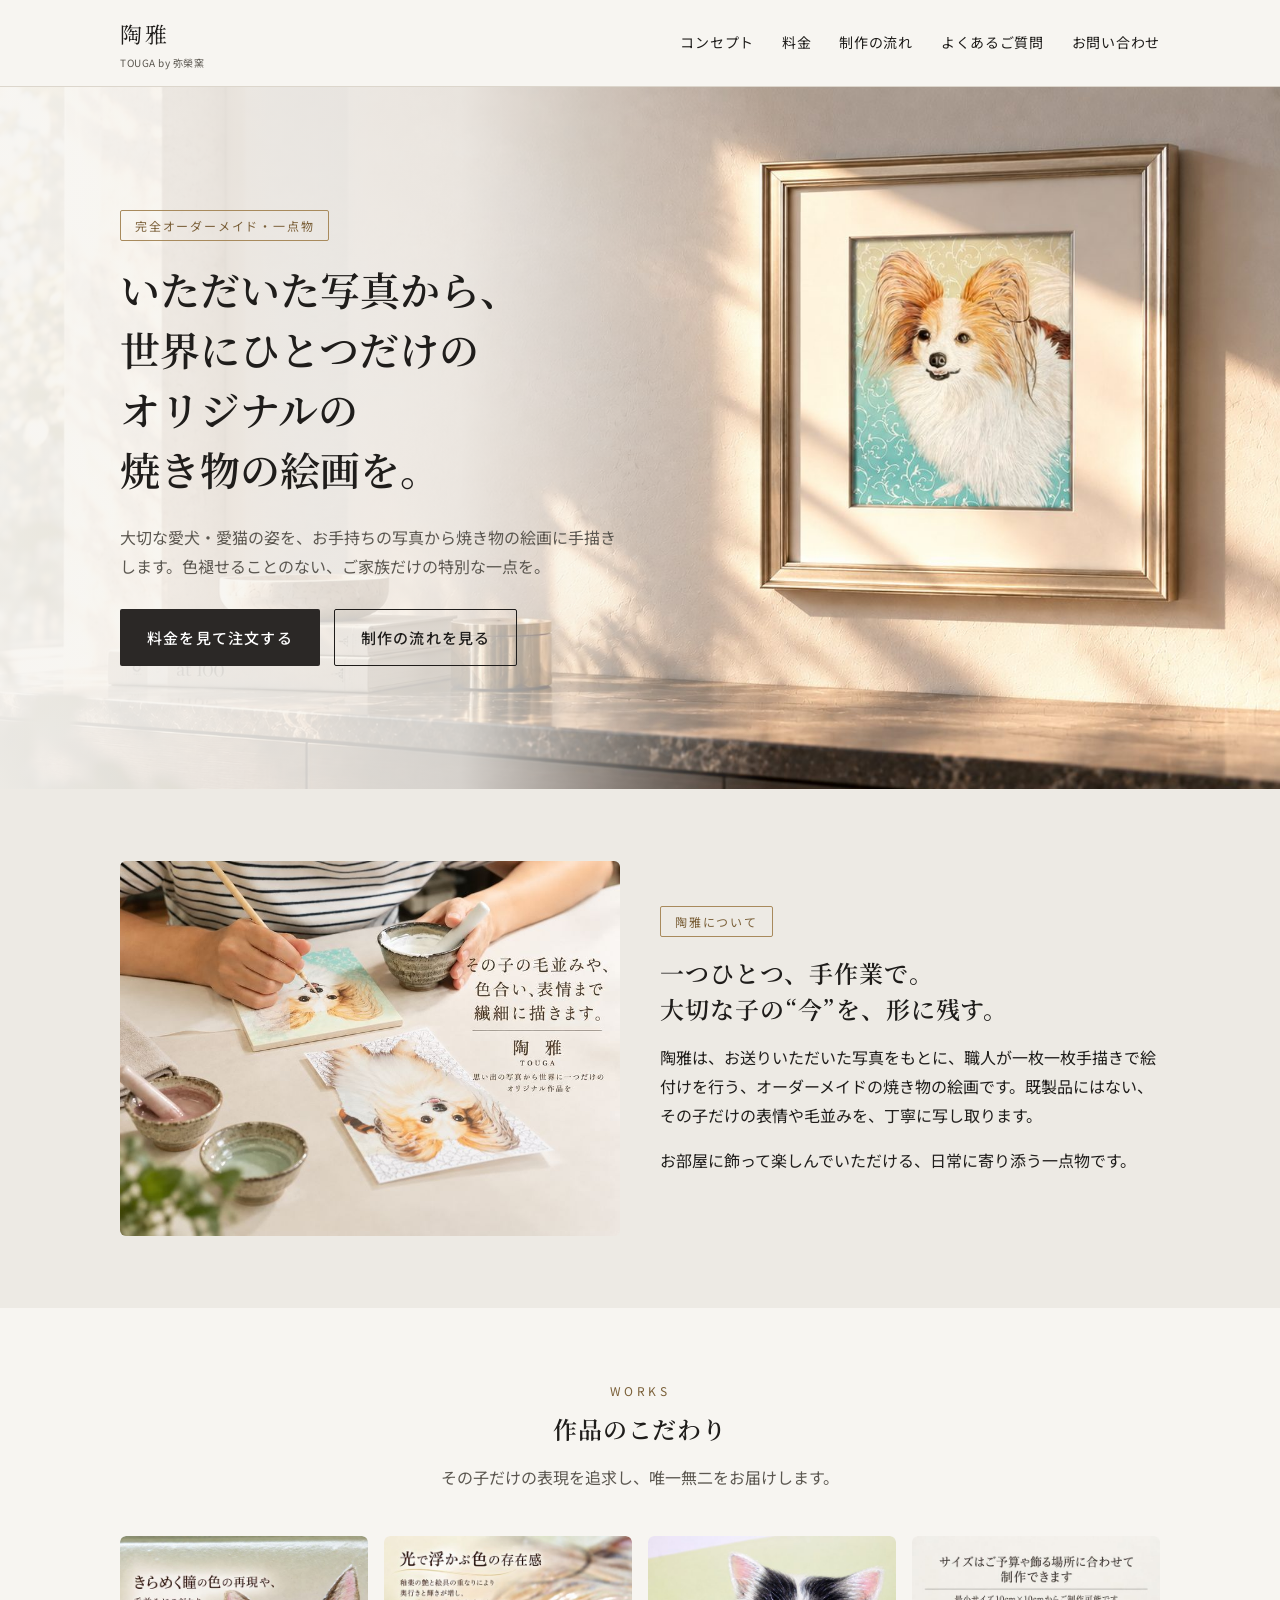
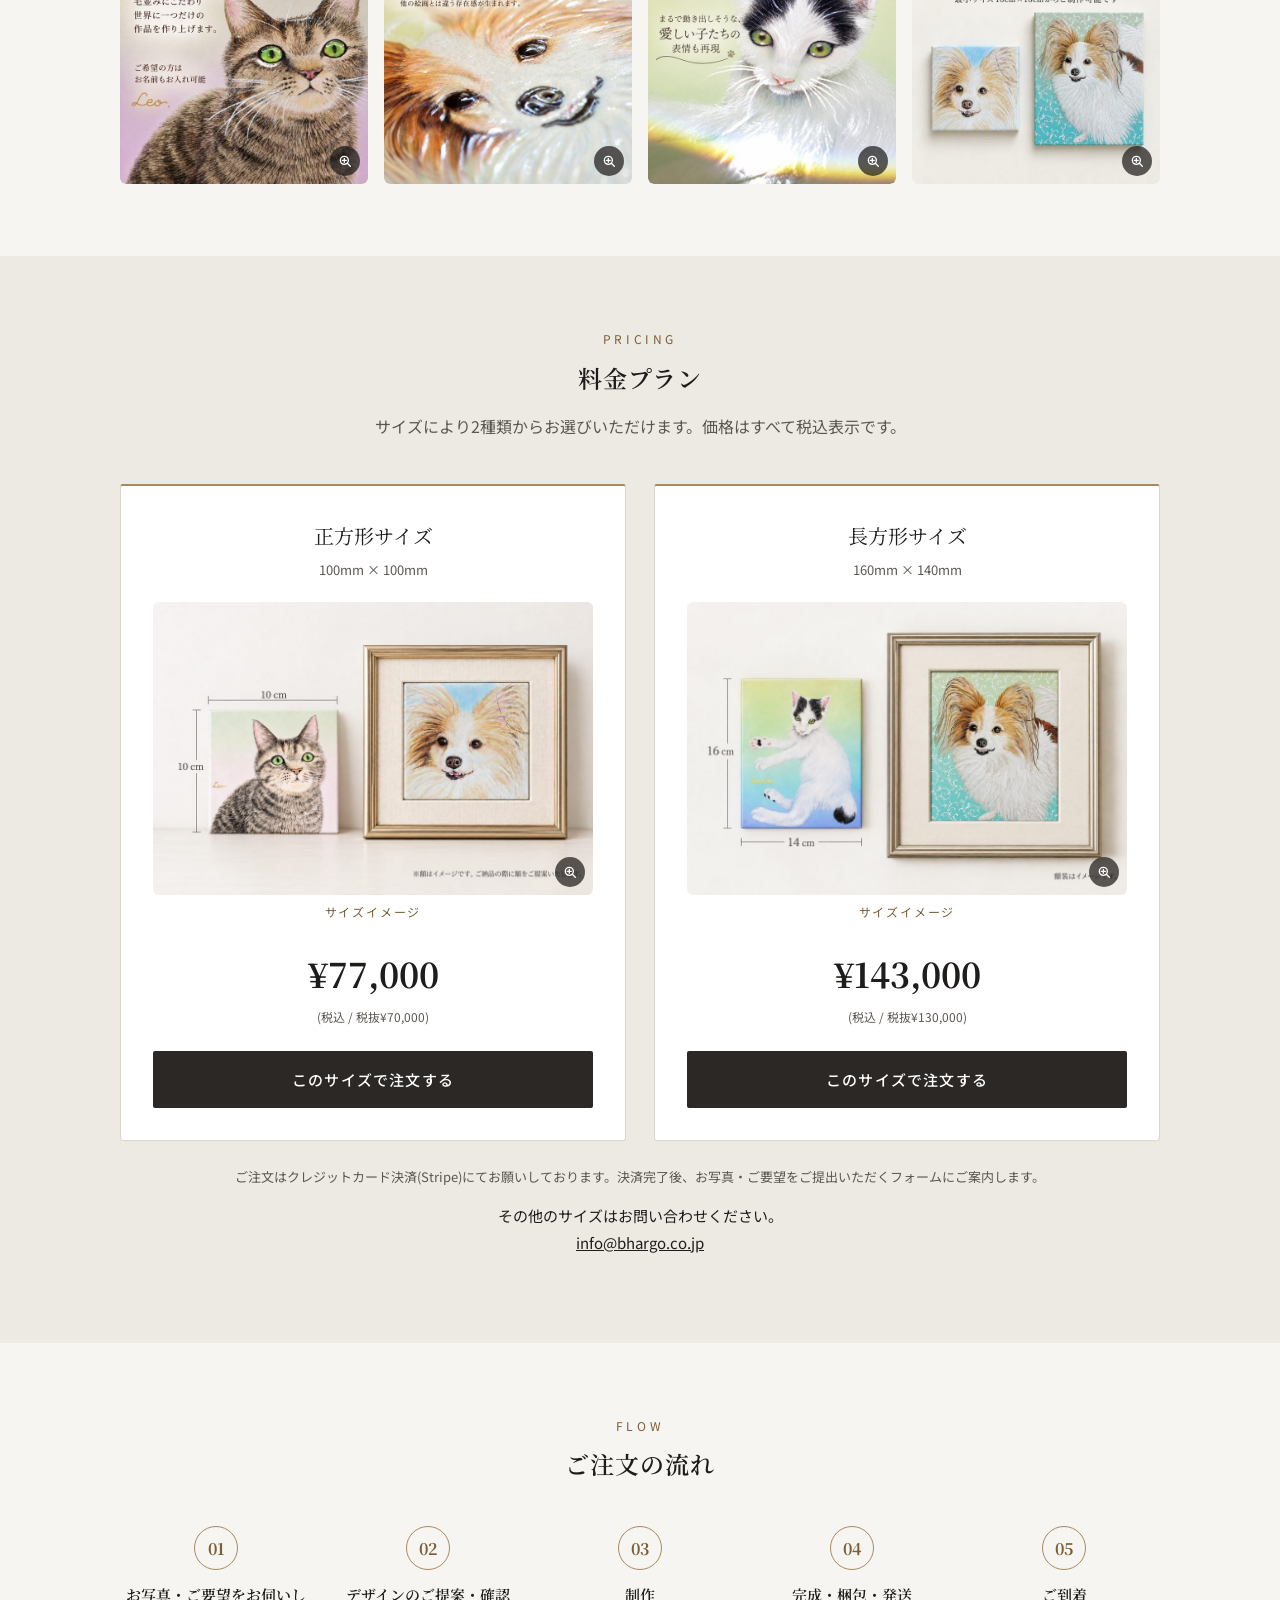
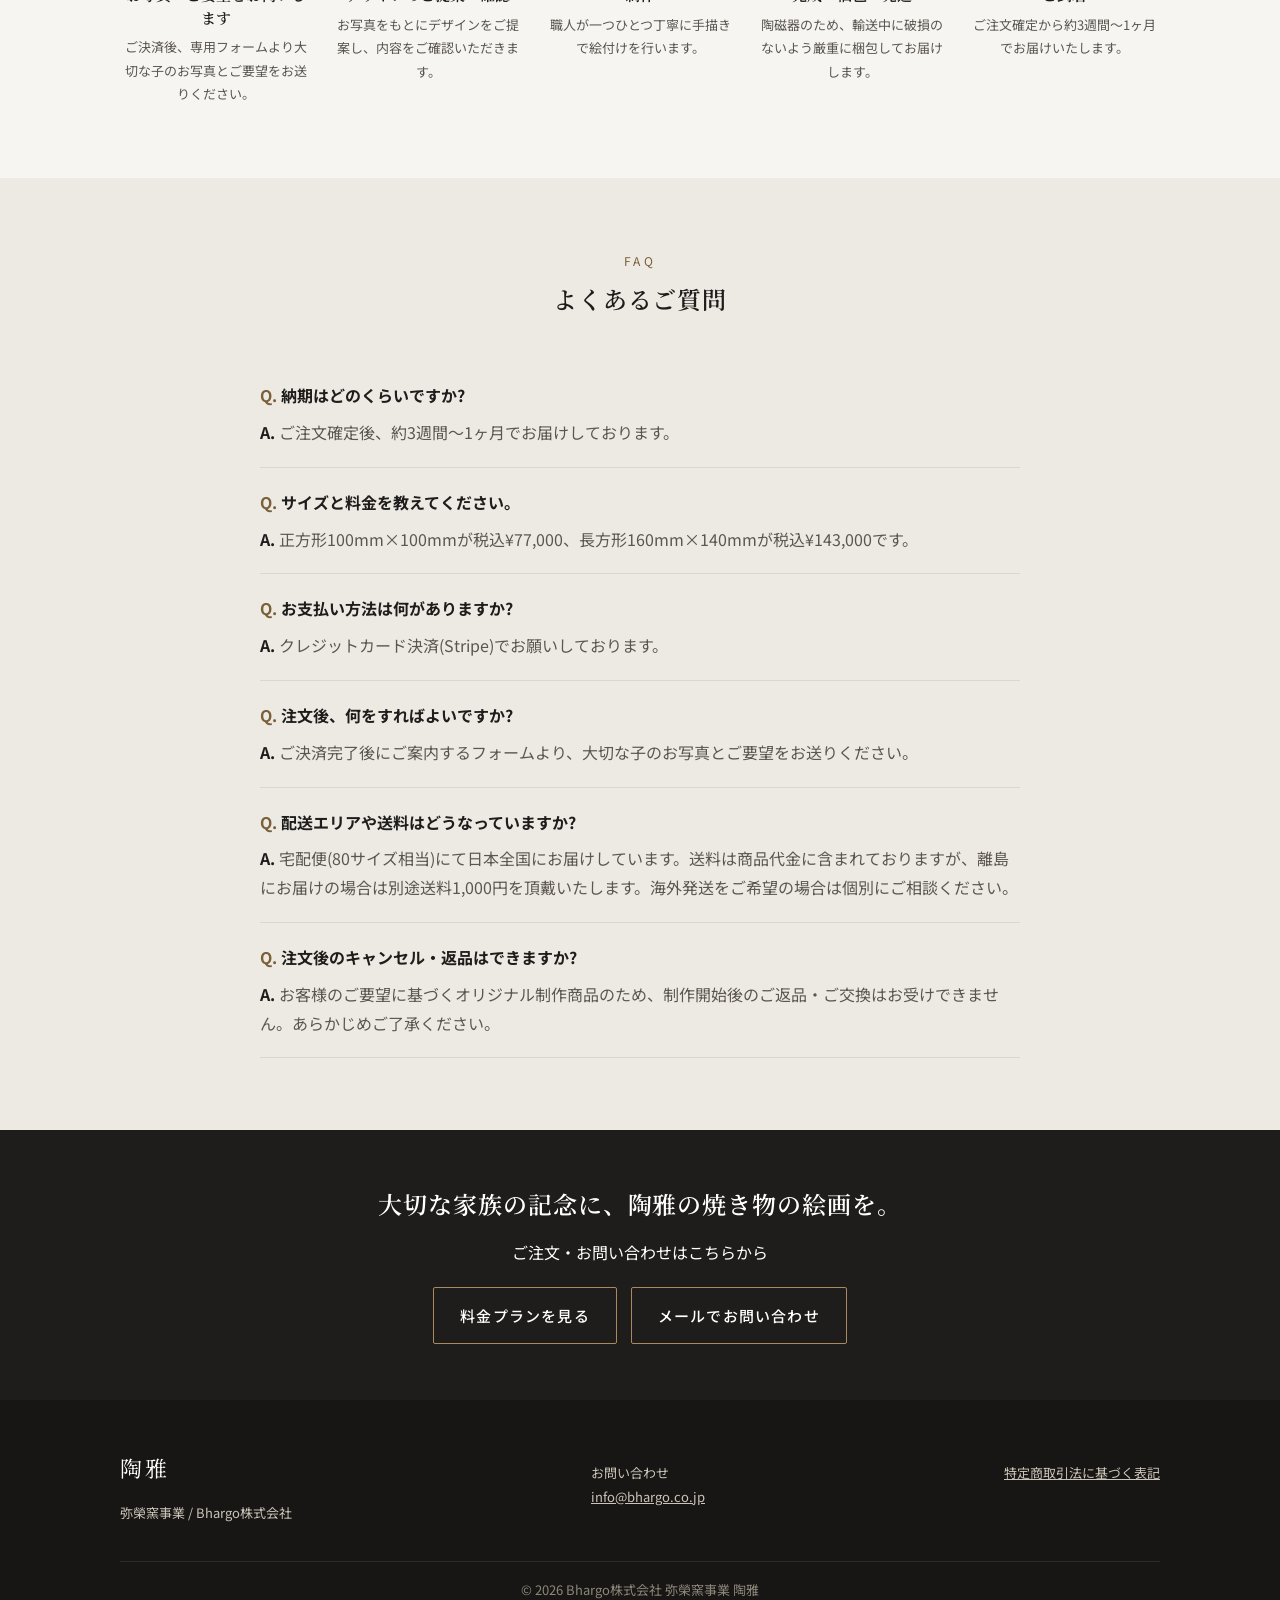
==== index.html @ eb4f14f8 "料金カードにサイズイメージ画像を追加" ====
<!DOCTYPE html>
<html lang="ja">
<head>
<meta charset="UTF-8">
<meta name="viewport" content="width=device-width, initial-scale=1">
<title>陶雅(とうが) | 写真から作る、世界に一つだけのオリジナル焼き物の絵画</title>
<meta name="description" content="お手持ちの写真から、愛犬・愛猫の姿を焼き物の絵画に手描きします。世界に一つだけの贈り物、記念に。正方形100mm ¥77,000(税込)〜。弥榮窯 陶雅。">
<link rel="canonical" href="https://toga-ceramic-paint.github.io/">
<meta property="og:title" content="陶雅(とうが) | 写真から作る、世界に一つだけのオリジナル焼き物の絵画">
<meta property="og:description" content="お手持ちの写真から、愛犬・愛猫の姿を焼き物の絵画に手描きします。世界に一つだけの贈り物、記念に。">
<meta property="og:type" content="website">
<meta property="og:image" content="https://toga-ceramic-paint.github.io/images/toga-hero-papillon-framed-interior.jpg?v=2">
<meta property="og:url" content="https://toga-ceramic-paint.github.io/">
<meta name="twitter:card" content="summary_large_image">
<link rel="preconnect" href="https://fonts.googleapis.com">
<link rel="preconnect" href="https://fonts.gstatic.com" crossorigin>
<link href="https://fonts.googleapis.com/css2?family=Noto+Sans+JP:wght@400;500;700&family=Noto+Serif+JP:wght@600;700&display=swap" rel="stylesheet">
<link rel="stylesheet" href="css/style.css?v=20260923h">
<script src="js/config.js"></script>
<script src="js/analytics.js"></script>
</head>
<body>

<header class="site-header">
  <div class="site-header__inner">
    <a href="#top" class="brand">陶雅<small>TOUGA by 弥榮窯</small></a>
    <button class="nav-toggle js-nav-toggle" aria-label="メニュー" aria-expanded="false">☰</button>
    <nav class="nav js-nav">
      <a href="#concept">コンセプト</a>
      <a href="#pricing">料金</a>
      <a href="#flow">制作の流れ</a>
      <a href="#faq">よくあるご質問</a>
      <a href="#contact">お問い合わせ</a>
    </nav>
  </div>
</header>

<main id="top">

  <!-- ヒーロー -->
  <section class="hero hero--full">
    <img class="hero__bg" src="images/toga-hero-papillon-framed-interior.jpg?v=2" srcset="images/toga-hero-papillon-framed-interior-900.jpg?v=2 900w, images/toga-hero-papillon-framed-interior.jpg?v=2 1672w" sizes="100vw" width="1672" height="941" fetchpriority="high" alt="陶雅の焼き物の絵画。パピヨンを描いた作品を額に入れ、光の差し込む部屋の壁に飾った様子">
    <div class="container hero__inner">
      <div class="hero__copy">
        <span class="hero__eyebrow">完全オーダーメイド・一点物</span>
        <h1>いただいた写真から、<br>世界にひとつだけの<br>オリジナルの<br>焼き物の絵画を。</h1>
        <p class="lead">大切な愛犬・愛猫の姿を、お手持ちの写真から焼き物の絵画に手描きします。色褪せることのない、ご家族だけの特別な一点を。</p>
        <div class="hero__ctas">
          <a href="#pricing" class="btn btn-primary">料金を見て注文する</a>
          <a href="#flow" class="btn btn-outline">制作の流れを見る</a>
        </div>
      </div>
    </div>
  </section>

  <!-- コンセプト -->
  <section id="concept" class="section-alt">
    <div class="container concept__grid">
      <img class="concept__img" src="images/toga-concept-hand-painting-process.jpg" srcset="images/toga-concept-hand-painting-process-800.jpg 800w, images/toga-concept-hand-painting-process.jpg 1448w" sizes="(max-width: 900px) 100vw, 560px" width="1448" height="1086" loading="lazy" decoding="async" alt="焼き物の絵画にパピヨンの毛並みを筆で描き込む制作風景。手元には下絵と絵の具の器">
      <div>
        <span class="hero__eyebrow">陶雅について</span>
        <h2>一つひとつ、手作業で。<br>大切な子の“今”を、形に残す。</h2>
        <p>陶雅は、お送りいただいた写真をもとに、職人が一枚一枚手描きで絵付けを行う、オーダーメイドの焼き物の絵画です。既製品にはない、その子だけの表情や毛並みを、丁寧に写し取ります。</p>
        <p>お部屋に飾って楽しんでいただける、日常に寄り添う一点物です。</p>
      </div>
    </div>
  </section>

  <!-- 作品のこだわり(ギャラリー) -->
  <section id="works">
    <div class="container">
      <div class="section-head">
        <span class="eyebrow">WORKS</span>
        <h2>作品のこだわり</h2>
        <p>その子だけの表現を追求し、唯一無二をお届けします。</p>
      </div>
      <div class="gallery">
        <button type="button" class="gallery__item" data-full="images/toga-work-tabby-cat-leo-large.jpg"><img class="gallery__img" src="images/toga-work-tabby-cat-leo.jpg" width="600" height="600" loading="lazy" decoding="async" alt="焼き物絵画で描いたキジトラ猫。緑の瞳と縞模様の毛並みを再現し、名前「Leo」を入れた作品例"></button>
        <button type="button" class="gallery__item" data-full="images/toga-work-papillon-closeup-large.jpg"><img class="gallery__img" src="images/toga-work-papillon-closeup.jpg?v=2" width="600" height="600" loading="lazy" decoding="async" alt="パピヨンを描いた焼き物絵画の拡大。釉薬の艶で瞳と鼻が立体的に光る様子"></button>
        <button type="button" class="gallery__item" data-full="images/toga-work-bicolor-cat-large.jpg"><img class="gallery__img" src="images/toga-work-bicolor-cat.jpg" width="600" height="600" loading="lazy" decoding="async" alt="白黒の猫を描いた焼き物絵画の拡大。緑の瞳と白い毛並みの表現"></button>
        <button type="button" class="gallery__item" data-full="images/toga-work-size-comparison-large.jpg"><img class="gallery__img" src="images/toga-work-size-comparison.jpg?v=2" width="600" height="600" loading="lazy" decoding="async" alt="正方形（10cm×10cm）と長方形のパピヨンの焼き物絵画を並べたサイズ比較"></button>
      </div>
    </div>
  </section>

  <!-- 料金 -->
  <section id="pricing" class="section-alt">
    <div class="container">
      <div class="section-head">
        <span class="eyebrow">PRICING</span>
        <h2>料金プラン</h2>
        <p>サイズにより2種類からお選びいただけます。価格はすべて税込表示です。</p>
      </div>
      <div class="pricing__grid">
        <div class="price-card">
          <div class="price-card__size">正方形サイズ</div>
          <div class="price-card__dim">100mm × 100mm</div>
          <button type="button" class="gallery__item price-card__photo" data-group="size" data-full="images/toga-size-square-10x10cm-large.jpg"><img class="price-card__img" src="images/toga-size-square-10x10cm.jpg" width="900" height="600" loading="lazy" decoding="async" alt="正方形サイズ（10×10cm）のイメージ。キジトラ猫を描いた10cm角の焼き物の絵画と、額に入れたパピヨンの作品を並べた様子"></button>
          <p class="price-card__photo-label">サイズイメージ</p>
          <div class="price-card__amount">¥77,000</div>
          <div class="price-card__tax">(税込 / 税抜¥70,000)</div>
          <a href="#" class="btn btn-primary" data-cta="square">このサイズで注文する</a>
        </div>
        <div class="price-card">
          <div class="price-card__size">長方形サイズ</div>
          <div class="price-card__dim">160mm × 140mm</div>
          <button type="button" class="gallery__item price-card__photo" data-group="size" data-full="images/toga-size-rect-14x16cm-large.jpg"><img class="price-card__img" src="images/toga-size-rect-14x16cm.jpg" width="900" height="600" loading="lazy" decoding="async" alt="長方形サイズ（縦16×横14cm）のイメージ。白黒の猫を描いた焼き物の絵画と、額に入れたパピヨンの作品を並べた様子"></button>
          <p class="price-card__photo-label">サイズイメージ</p>
          <div class="price-card__amount">¥143,000</div>
          <div class="price-card__tax">(税込 / 税抜¥130,000)</div>
          <a href="#" class="btn btn-primary" data-cta="rect">このサイズで注文する</a>
        </div>
      </div>
      <p style="text-align:center; font-size:13px; color:var(--color-text-muted); margin-top:24px;">
        ご注文はクレジットカード決済(Stripe)にてお願いしております。決済完了後、お写真・ご要望をご提出いただくフォームにご案内します。
      </p>
      <p style="text-align:center; font-size:15px; margin-top:12px;">
        その他のサイズはお問い合わせください。<br>
        <a href="mailto:info@bhargo.co.jp?subject=%E3%82%B5%E3%82%A4%E3%82%BA%E3%81%AE%E3%81%94%E7%9B%B8%E8%AB%87">info@bhargo.co.jp</a>
      </p>
    </div>
  </section>

  <!-- 制作の流れ -->
  <section id="flow">
    <div class="container">
      <div class="section-head">
        <span class="eyebrow">FLOW</span>
        <h2>ご注文の流れ</h2>
      </div>
      <div class="steps">
        <div class="step">
          <div class="step__num">01</div>
          <h3>お写真・ご要望をお伺いします</h3>
          <p>ご決済後、専用フォームより大切な子のお写真とご要望をお送りください。</p>
        </div>
        <div class="step">
          <div class="step__num">02</div>
          <h3>デザインのご提案・確認</h3>
          <p>お写真をもとにデザインをご提案し、内容をご確認いただきます。</p>
        </div>
        <div class="step">
          <div class="step__num">03</div>
          <h3>制作</h3>
          <p>職人が一つひとつ丁寧に手描きで絵付けを行います。</p>
        </div>
        <div class="step">
          <div class="step__num">04</div>
          <h3>完成・梱包・発送</h3>
          <p>陶磁器のため、輸送中に破損のないよう厳重に梱包してお届けします。</p>
        </div>
        <div class="step">
          <div class="step__num">05</div>
          <h3>ご到着</h3>
          <p>ご注文確定から約3週間〜1ヶ月でお届けいたします。</p>
        </div>
      </div>
    </div>
  </section>

  <!-- FAQ -->
  <section id="faq" class="section-alt">
    <div class="container">
      <div class="section-head">
        <span class="eyebrow">FAQ</span>
        <h2>よくあるご質問</h2>
      </div>
      <dl class="faq">
        <div class="faq-item">
          <dt>納期はどのくらいですか?</dt>
          <dd>ご注文確定後、約3週間〜1ヶ月でお届けしております。</dd>
        </div>
        <div class="faq-item">
          <dt>サイズと料金を教えてください。</dt>
          <dd>正方形100mm×100mmが税込¥77,000、長方形160mm×140mmが税込¥143,000です。</dd>
        </div>
        <div class="faq-item">
          <dt>お支払い方法は何がありますか?</dt>
          <dd>クレジットカード決済(Stripe)でお願いしております。</dd>
        </div>
        <div class="faq-item">
          <dt>注文後、何をすればよいですか?</dt>
          <dd>ご決済完了後にご案内するフォームより、大切な子のお写真とご要望をお送りください。</dd>
        </div>
        <div class="faq-item">
          <dt>配送エリアや送料はどうなっていますか?</dt>
          <dd>宅配便(80サイズ相当)にて日本全国にお届けしています。送料は商品代金に含まれておりますが、離島にお届けの場合は別途送料1,000円を頂戴いたします。海外発送をご希望の場合は個別にご相談ください。</dd>
        </div>
        <div class="faq-item">
          <dt>注文後のキャンセル・返品はできますか?</dt>
          <dd>お客様のご要望に基づくオリジナル制作商品のため、制作開始後のご返品・ご交換はお受けできません。あらかじめご了承ください。</dd>
        </div>
      </dl>
      <!--
        [制作者メモ] 以下は未確認のため掲載していません。回答が確定したらFAQに追加してください:
        ・写真の画質が悪くても大丈夫ですか?
        ・複数のペットを1枚に描いてもらえますか?
        ・送料は商品代金に含まれますか、別途請求ですか?(特商法ページの「確認中」と対応)
      -->
    </div>
  </section>

  <!-- CTA帯 -->
  <section class="cta-band" id="contact">
    <div class="container">
      <h2>大切な家族の記念に、陶雅の焼き物の絵画を。</h2>
      <p>ご注文・お問い合わせはこちらから</p>
      <div class="hero__ctas" style="justify-content:center; margin-top:20px;">
        <a href="#pricing" class="btn btn-outline">料金プランを見る</a>
        <a href="mailto:info@bhargo.co.jp" class="btn btn-outline">メールでお問い合わせ</a>
      </div>
    </div>
  </section>

</main>

<footer class="site-footer">
  <div class="container">
    <div class="site-footer__grid">
      <div>
        <div class="brand" style="color:#fff;">陶雅</div>
        <p>弥榮窯事業 / Bhargo株式会社</p>
      </div>
      <div>
        <p>お問い合わせ<br><a href="mailto:info@bhargo.co.jp">info@bhargo.co.jp</a></p>
      </div>
      <div>
        <p><a href="tokushoho.html">特定商取引法に基づく表記</a></p>
      </div>
    </div>
    <div class="site-footer__bottom">
      &copy; <span class="js-year"></span> Bhargo株式会社 弥榮窯事業 陶雅
    </div>
  </div>
</footer>

<script src="js/main.js?v=3"></script>
</body>
</html>
---- css/style.css ----
:root {
  --color-bg: #f7f5f1;
  --color-bg-alt: #edeae4;
  --color-text: #1f1d1b;
  --color-text-muted: #5b5750;
  --color-accent: #2b2826;
  --color-accent-dark: #7a5f38;
  --color-gold: #a88a5c;
  --color-line: #dcd6cc;
  --color-white: #ffffff;
  --font-serif: 'Noto Serif JP', serif;
  --font-sans: 'Noto Sans JP', sans-serif;
  --radius: 6px;
  --container: 1080px;
}

* { box-sizing: border-box; }
html { scroll-behavior: smooth; }
body {
  margin: 0;
  background: var(--color-bg);
  color: var(--color-text);
  font-family: var(--font-sans);
  line-height: 1.8;
  -webkit-font-smoothing: antialiased;
}
img { max-width: 100%; height: auto; display: block; }
a { color: inherit; }
.container {
  max-width: var(--container);
  margin: 0 auto;
  padding: 0 20px;
}

h1, h2, h3 {
  font-family: var(--font-serif);
  font-weight: 600;
  line-height: 1.5;
  margin: 0 0 0.6em;
}

/* ヘッダー */
.site-header {
  position: sticky;
  top: 0;
  z-index: 50;
  background: rgba(251, 246, 239, 0.92);
  backdrop-filter: blur(6px);
  border-bottom: 1px solid var(--color-line);
}
.site-header__inner {
  display: flex;
  align-items: center;
  justify-content: space-between;
  padding: 14px 20px;
  max-width: var(--container);
  margin: 0 auto;
}
.brand {
  font-family: var(--font-serif);
  font-size: 22px;
  letter-spacing: 0.15em;
  text-decoration: none;
  color: var(--color-text);
}
.brand small {
  display: block;
  font-family: var(--font-sans);
  font-size: 10px;
  letter-spacing: 0.05em;
  color: var(--color-text-muted);
}
.nav-toggle {
  display: none;
  background: none;
  border: none;
  font-size: 24px;
  cursor: pointer;
}
.nav {
  display: flex;
  gap: 28px;
  list-style: none;
  margin: 0;
  padding: 0;
}
.nav a {
  text-decoration: none;
  font-size: 14px;
  letter-spacing: 0.05em;
}
.nav a:hover { color: var(--color-accent); }

/* ヒーロー */
.hero {
  padding: 64px 0 48px;
}
.hero__grid {
  display: grid;
  grid-template-columns: 1.1fr 1fr;
  gap: 48px;
  align-items: center;
}
.hero__eyebrow {
  display: inline-block;
  font-size: 12px;
  letter-spacing: 0.15em;
  color: var(--color-accent-dark);
  border: 1px solid var(--color-accent);
  border-radius: 999px;
  padding: 4px 14px;
  margin-bottom: 18px;
}
.hero h1 {
  font-size: clamp(28px, 4vw, 40px);
}
.hero p.lead {
  font-size: 16px;
  color: var(--color-text-muted);
  margin-bottom: 28px;
}
.hero__ctas {
  display: flex;
  gap: 14px;
  flex-wrap: wrap;
}

.placeholder-img {
  aspect-ratio: 4 / 3;
  border: 1.5px dashed var(--color-accent);
  border-radius: var(--radius);
  background: var(--color-bg-alt);
  display: flex;
  align-items: center;
  justify-content: center;
  text-align: center;
  color: var(--color-accent-dark);
  font-size: 13px;
  padding: 16px;
}
.placeholder-img--square { aspect-ratio: 1 / 1; }
.hero__img,
.concept__img {
  display: block;
  width: 100%;
  height: auto;
  aspect-ratio: 4 / 3;
  object-fit: cover;
  border-radius: var(--radius);
}

/* ボタン */
.btn {
  display: inline-flex;
  align-items: center;
  justify-content: center;
  gap: 8px;
  padding: 14px 26px;
  border-radius: 999px;
  font-size: 15px;
  font-weight: 700;
  text-decoration: none;
  cursor: pointer;
  border: 1.5px solid transparent;
  transition: transform 0.15s ease, opacity 0.15s ease;
}
.btn:hover { transform: translateY(-1px); }
.btn-primary {
  background: var(--color-accent);
  color: var(--color-white);
}
.btn-primary:hover { background: var(--color-accent-dark); }
.btn-outline {
  background: transparent;
  border-color: var(--color-accent);
  color: var(--color-accent-dark);
}
.cta--pending {
  opacity: 0.55;
  cursor: not-allowed;
}
.cta__badge {
  font-size: 11px;
  background: rgba(0,0,0,0.15);
  border-radius: 999px;
  padding: 2px 8px;
}

/* セクション共通 */
section { padding: 72px 0; }
.section-head {
  text-align: center;
  max-width: 640px;
  margin: 0 auto 44px;
}
.section-head .eyebrow {
  display: block;
  font-size: 12px;
  letter-spacing: 0.2em;
  color: var(--color-accent-dark);
  margin-bottom: 10px;
}
.section-head p { color: var(--color-text-muted); }
.section-alt { background: var(--color-bg-alt); }

/* コンセプト */
.concept__grid {
  display: grid;
  grid-template-columns: 1fr 1fr;
  gap: 40px;
  align-items: center;
}

/* ギャラリー */
.gallery {
  display: grid;
  grid-template-columns: repeat(4, 1fr);
  gap: 16px;
}
.gallery__img {
  display: block;
  width: 100%;
  height: auto;
  aspect-ratio: 1 / 1;
  object-fit: cover;
  border-radius: var(--radius);
}

/* 料金カード */
.pricing__grid {
  display: grid;
  grid-template-columns: 1fr 1fr;
  gap: 28px;
}
.price-card {
  background: var(--color-white);
  border: 1px solid var(--color-line);
  border-radius: 12px;
  padding: 32px;
  text-align: center;
}
.price-card__size {
  font-family: var(--font-serif);
  font-size: 20px;
  margin-bottom: 4px;
}
.price-card__dim {
  color: var(--color-text-muted);
  font-size: 13px;
  margin-bottom: 20px;
}
.price-card__amount {
  font-size: 34px;
  font-weight: 700;
  color: var(--color-accent-dark);
  margin-bottom: 2px;
}
.price-card__tax {
  font-size: 12px;
  color: var(--color-text-muted);
  margin-bottom: 24px;
}
.price-card .btn { width: 100%; }

/* 制作の流れ */
.steps {
  display: grid;
  grid-template-columns: repeat(5, 1fr);
  gap: 20px;
  counter-reset: step;
}
.step {
  text-align: center;
}
.step__num {
  width: 44px;
  height: 44px;
  line-height: 44px;
  margin: 0 auto 14px;
  border-radius: 50%;
  background: var(--color-accent);
  color: #fff;
  font-family: var(--font-serif);
  font-weight: 700;
}
.step h3 { font-size: 15px; margin-bottom: 6px; }
.step p { font-size: 13px; color: var(--color-text-muted); margin: 0; }

/* FAQ */
.faq { max-width: 760px; margin: 0 auto; }
.faq-item {
  border-bottom: 1px solid var(--color-line);
  padding: 20px 0;
}
.faq-item dt {
  font-weight: 700;
  margin-bottom: 8px;
}
.faq-item dt::before { content: 'Q. '; color: var(--color-accent); }
.faq-item dd {
  margin: 0;
  color: var(--color-text-muted);
}
.faq-item dd::before { content: 'A. '; color: var(--color-text); font-weight: 700; }

/* CTA帯 */
.cta-band {
  background: var(--color-accent);
  color: #fff;
  text-align: center;
  padding: 56px 0;
}
.cta-band h2 { color: #fff; }
.cta-band .btn-outline {
  border-color: #fff;
  color: #fff;
}

/* フッター */
.site-footer {
  background: #26221d;
  color: #cfc6b8;
  padding: 48px 0 24px;
  font-size: 13px;
}
.site-footer__grid {
  display: flex;
  justify-content: space-between;
  gap: 24px;
  flex-wrap: wrap;
  margin-bottom: 24px;
}
.site-footer a { color: #cfc6b8; text-decoration: underline; }
.site-footer__bottom {
  border-top: 1px solid #3a352d;
  padding-top: 16px;
  text-align: center;
  color: #8a8172;
}

/* サンクスページ / 特商法ページ 共通 */
.simple-page {
  max-width: 720px;
  margin: 0 auto;
  padding: 72px 20px 96px;
}
.simple-page h1 { margin-bottom: 24px; }
.simple-page table {
  width: 100%;
  border-collapse: collapse;
  margin: 24px 0;
}
.simple-page th, .simple-page td {
  text-align: left;
  padding: 14px 12px;
  border-bottom: 1px solid var(--color-line);
  vertical-align: top;
  font-size: 14px;
}
.simple-page th {
  width: 34%;
  color: var(--color-text-muted);
  font-weight: 500;
}
.notice-box {
  background: var(--color-bg-alt);
  border-left: 4px solid var(--color-accent);
  padding: 16px 20px;
  border-radius: 4px;
  font-size: 13px;
  color: var(--color-text-muted);
  margin: 24px 0;
}

@media (max-width: 860px) {
  .hero__grid, .concept__grid, .pricing__grid { grid-template-columns: 1fr; }
  .gallery { grid-template-columns: repeat(2, 1fr); }
  .steps { grid-template-columns: repeat(2, 1fr); }
  .nav-toggle { display: block; }
  .nav {
    display: none;
    position: absolute;
    top: 100%;
    left: 0;
    right: 0;
    background: var(--color-bg);
    flex-direction: column;
    padding: 16px 20px;
    border-bottom: 1px solid var(--color-line);
    gap: 16px;
  }
  .nav.is-open { display: flex; }
  .site-footer__grid { flex-direction: column; }
}

/* ===== シック配色の調整（2026-09-23） ===== */
.site-header { background: rgba(247, 245, 241, 0.94); }
.nav a:hover { color: var(--color-accent-dark); }
h2 { letter-spacing: 0.04em; }
.btn {
  border-radius: 2px;
  font-weight: 500;
  letter-spacing: 0.08em;
}
.btn-outline {
  border-color: var(--color-text);
  color: var(--color-text);
}
.hero__eyebrow {
  border-color: var(--color-gold);
  border-radius: 2px;
}
.section-head .eyebrow { letter-spacing: 0.3em; }
.price-card {
  border-radius: 3px;
  border-top: 2px solid var(--color-gold);
}
.price-card__amount {
  color: var(--color-text);
  font-family: var(--font-serif);
}
.step__num {
  background: transparent;
  color: var(--color-accent-dark);
  border: 1px solid var(--color-gold);
}
.faq-item dt::before { color: var(--color-accent-dark); }
.cta-band { background: #1f1d1b; }
.cta-band .btn-outline {
  border-color: var(--color-gold);
  color: #fff;
}
.site-footer { background: #171614; color: #cbc4b8; }
.site-footer a { color: #cbc4b8; }
.site-footer__bottom { border-top-color: #2e2b27; color: #8d867a; }

/* ===== トップ（全幅ヒーロー） ===== */
.hero--full {
  position: relative;
  padding: 0;
  overflow: hidden;
  background: var(--color-bg);
}
.hero--full .hero__bg {
  position: absolute;
  inset: 0;
  width: 100%;
  height: 100%;
  object-fit: cover;
  object-position: 70% center;
}
.hero--full::before {
  content: '';
  position: absolute;
  inset: 0;
  z-index: 1;
  background: linear-gradient(90deg, rgba(247, 245, 241, 0.94) 0%, rgba(247, 245, 241, 0.8) 36%, rgba(247, 245, 241, 0) 60%);
}
.hero--full .hero__inner {
  position: relative;
  z-index: 2;
  min-height: clamp(520px, 78vh, 760px);
  display: flex;
  align-items: center;
  padding-top: 56px;
  padding-bottom: 56px;
}
.hero--full .hero__copy { max-width: 500px; }
@media (max-width: 860px) {
  .hero--full .hero__bg {
    position: static;
    height: auto;
    aspect-ratio: 4 / 3;
    object-position: 80% center;
  }
  .hero--full::before { display: none; }
  .hero--full .hero__inner {
    min-height: 0;
    padding-top: 32px;
    padding-bottom: 44px;
  }
}

/* ===== 作品画像の拡大表示 ===== */
.gallery__item {
  position: relative;
  display: block;
  padding: 0;
  border: 0;
  background: none;
  cursor: zoom-in;
  border-radius: var(--radius);
  overflow: hidden;
}
.gallery__item::after {
  content: '';
  position: absolute;
  right: 8px;
  bottom: 8px;
  width: 30px;
  height: 30px;
  border-radius: 50%;
  background: rgba(31, 29, 27, 0.72) url("data:image/svg+xml,%3Csvg xmlns='http://www.w3.org/2000/svg' viewBox='0 0 24 24' fill='none' stroke='white' stroke-width='2' stroke-linecap='round'%3E%3Ccircle cx='11' cy='11' r='6'/%3E%3Cpath d='M20 20l-4.5-4.5M11 8v6M8 11h6'/%3E%3C/svg%3E") center / 16px no-repeat;
}
.gallery__item img { transition: transform 0.3s ease; }
.gallery__item:hover img { transform: scale(1.03); }
.gallery__item:focus-visible { outline: 2px solid var(--color-gold); outline-offset: 3px; }
.lightbox {
  position: fixed;
  inset: 0;
  z-index: 100;
  display: flex;
  align-items: center;
  justify-content: center;
  padding: 56px 64px;
  background: rgba(15, 14, 13, 0.94);
}
.lightbox[hidden] { display: none; }
.lightbox__figure {
  margin: 0;
  width: 100%;
  height: 100%;
  display: flex;
  align-items: center;
  justify-content: center;
}
.lightbox__img {
  max-width: min(100%, 900px);
  max-height: 100%;
  width: auto;
  height: auto;
  object-fit: contain;
  border-radius: 2px;
}
.lightbox__close,
.lightbox__nav {
  position: absolute;
  border: 0;
  background: none;
  color: #fff;
  cursor: pointer;
  line-height: 1;
}
.lightbox__close { top: 8px; right: 10px; width: 48px; height: 48px; font-size: 32px; }
.lightbox__nav { top: 50%; transform: translateY(-50%); width: 48px; height: 64px; font-size: 44px; }
.lightbox__prev { left: 8px; }
.lightbox__next { right: 8px; }
.lightbox__count {
  position: absolute;
  bottom: 14px;
  left: 0;
  right: 0;
  margin: 0;
  text-align: center;
  color: #cbc4b8;
  font-size: 13px;
  letter-spacing: 0.1em;
}
body.is-lightbox-open { overflow: hidden; }
@media (max-width: 860px) {
  .lightbox { padding: 56px 0 60px; }
  .lightbox__nav { top: auto; bottom: 4px; transform: none; height: 52px; }
}

/* ===== 料金カードのサイズイメージ画像 ===== */
.price-card__photo { width: 100%; margin: 0 0 6px; }
.price-card__img {
  display: block;
  width: 100%;
  height: auto;
  aspect-ratio: 3 / 2;
  object-fit: cover;
}
.price-card__photo-label {
  font-size: 12px;
  letter-spacing: 0.15em;
  color: var(--color-accent-dark);
  margin: 0 0 20px;
}
.lightbox--single .lightbox__nav,
.lightbox--single .lightbox__count { display: none; }
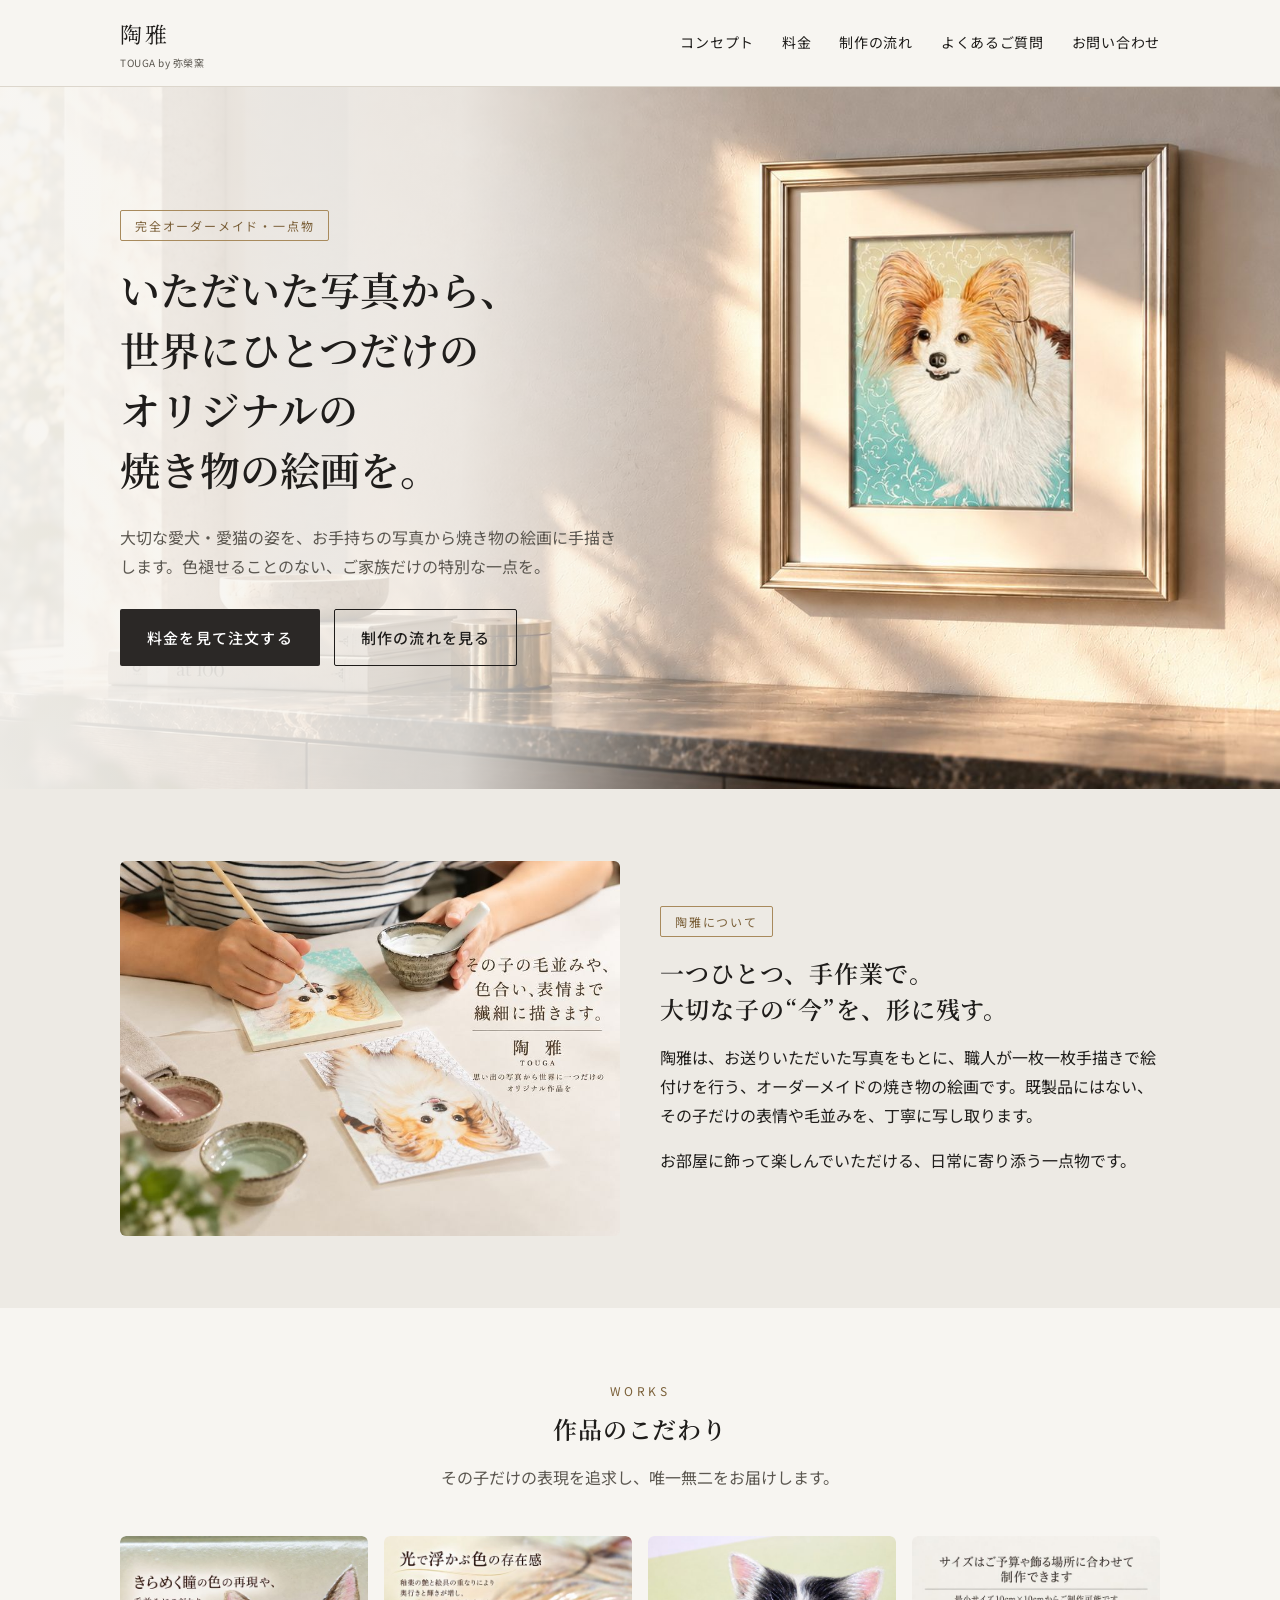
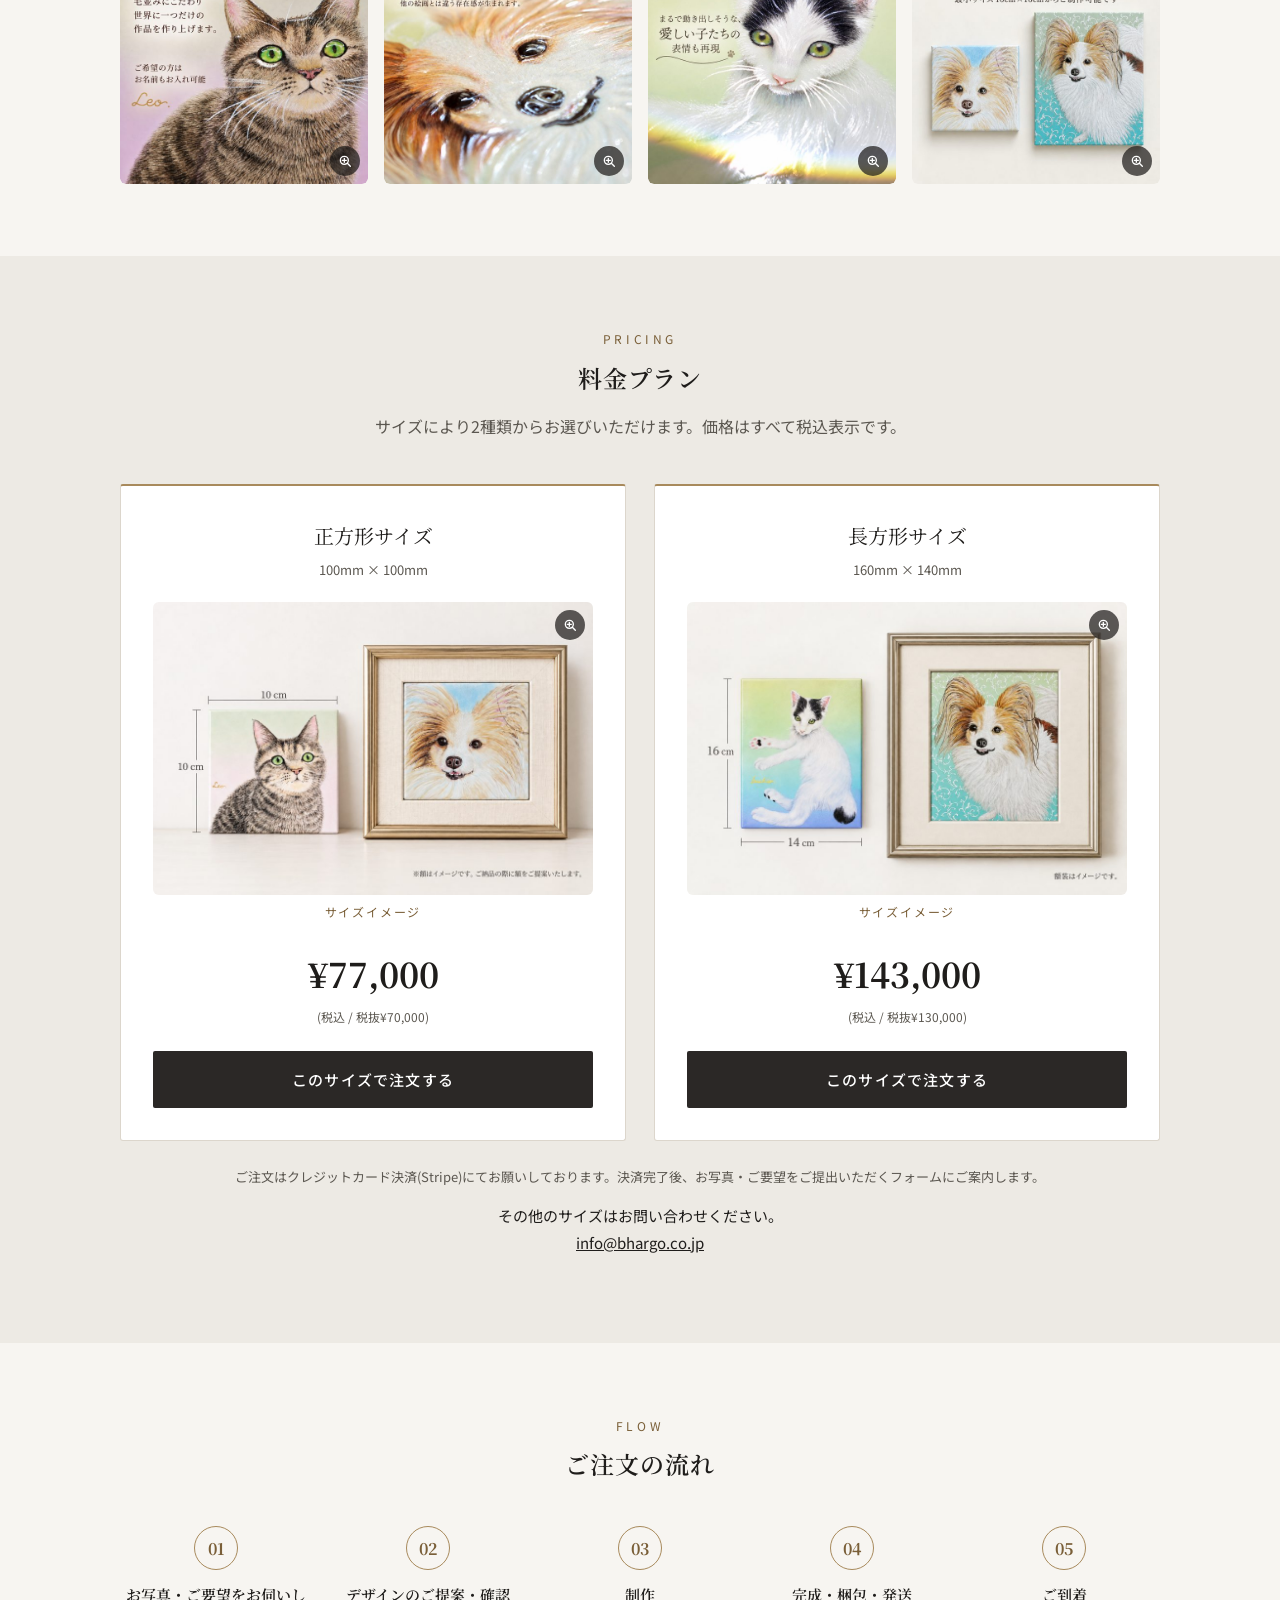
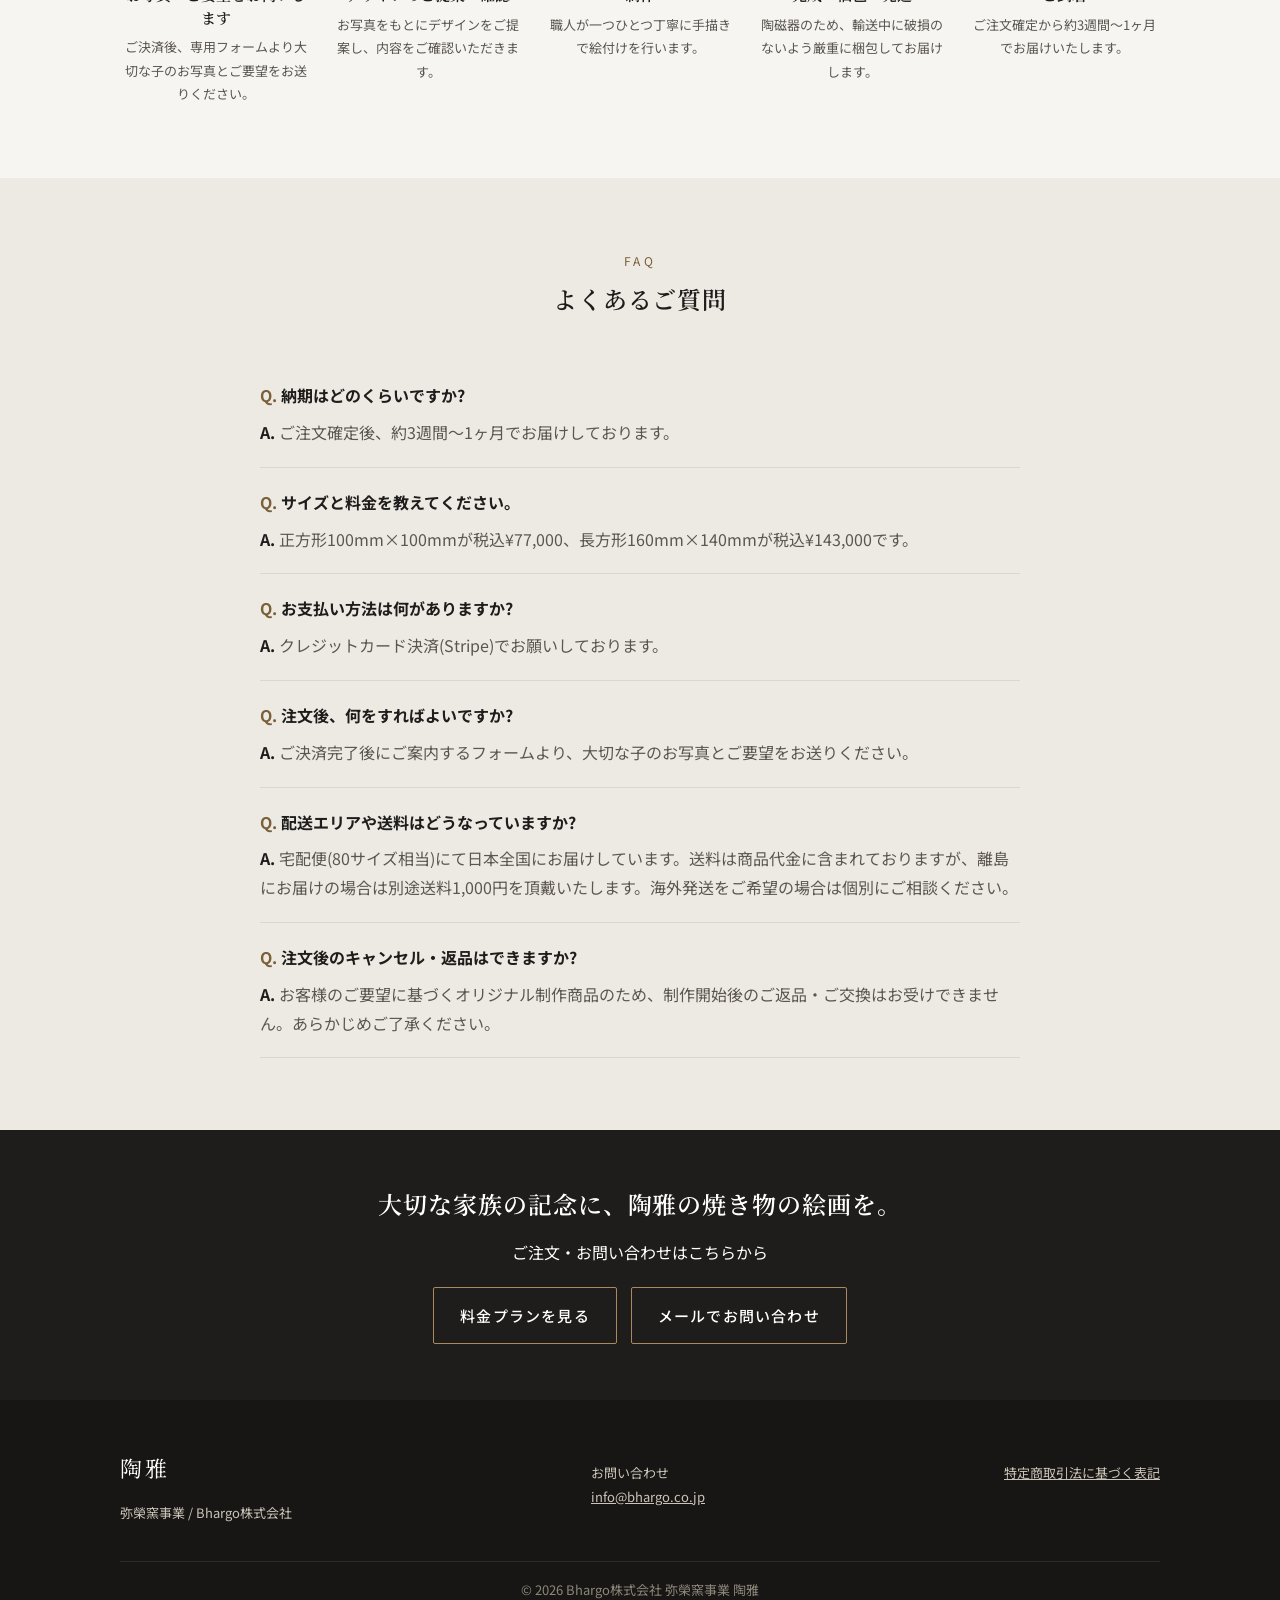
==== commit 1b4541ae: "CSSのバージョン指定を更新" ====
--- a/index.html
+++ b/index.html
@@ -15,7 +15,7 @@
 <link rel="preconnect" href="https://fonts.googleapis.com">
 <link rel="preconnect" href="https://fonts.gstatic.com" crossorigin>
 <link href="https://fonts.googleapis.com/css2?family=Noto+Sans+JP:wght@400;500;700&family=Noto+Serif+JP:wght@600;700&display=swap" rel="stylesheet">
-<link rel="stylesheet" href="css/style.css?v=20260923h">
+<link rel="stylesheet" href="css/style.css?v=20260923i">
 <script src="js/config.js"></script>
 <script src="js/analytics.js"></script>
 </head>
--- a/css/style.css
+++ b/css/style.css
@@ -564,6 +564,7 @@
 
 /* ===== 料金カードのサイズイメージ画像 ===== */
 .price-card__photo { width: 100%; margin: 0 0 6px; }
+.price-card__photo::after { top: 8px; bottom: auto; }
 .price-card__img {
   display: block;
   width: 100%;
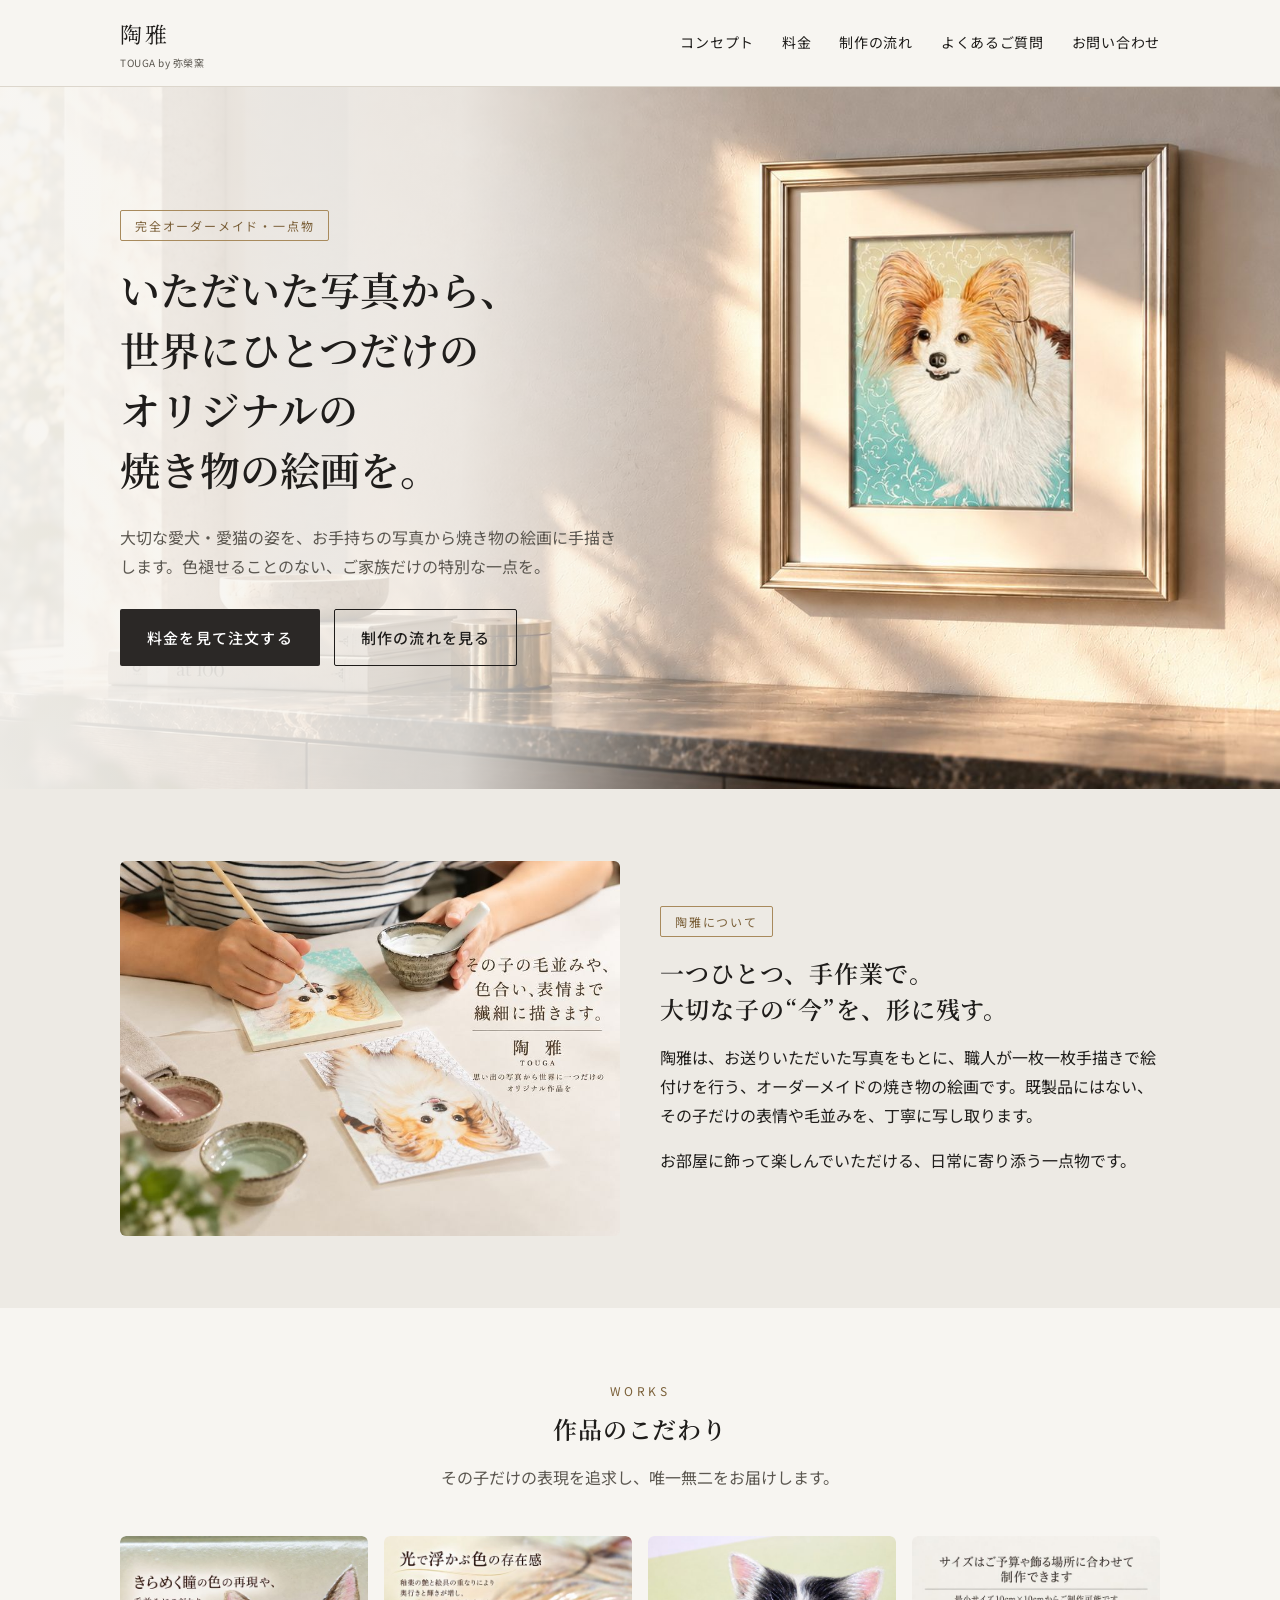
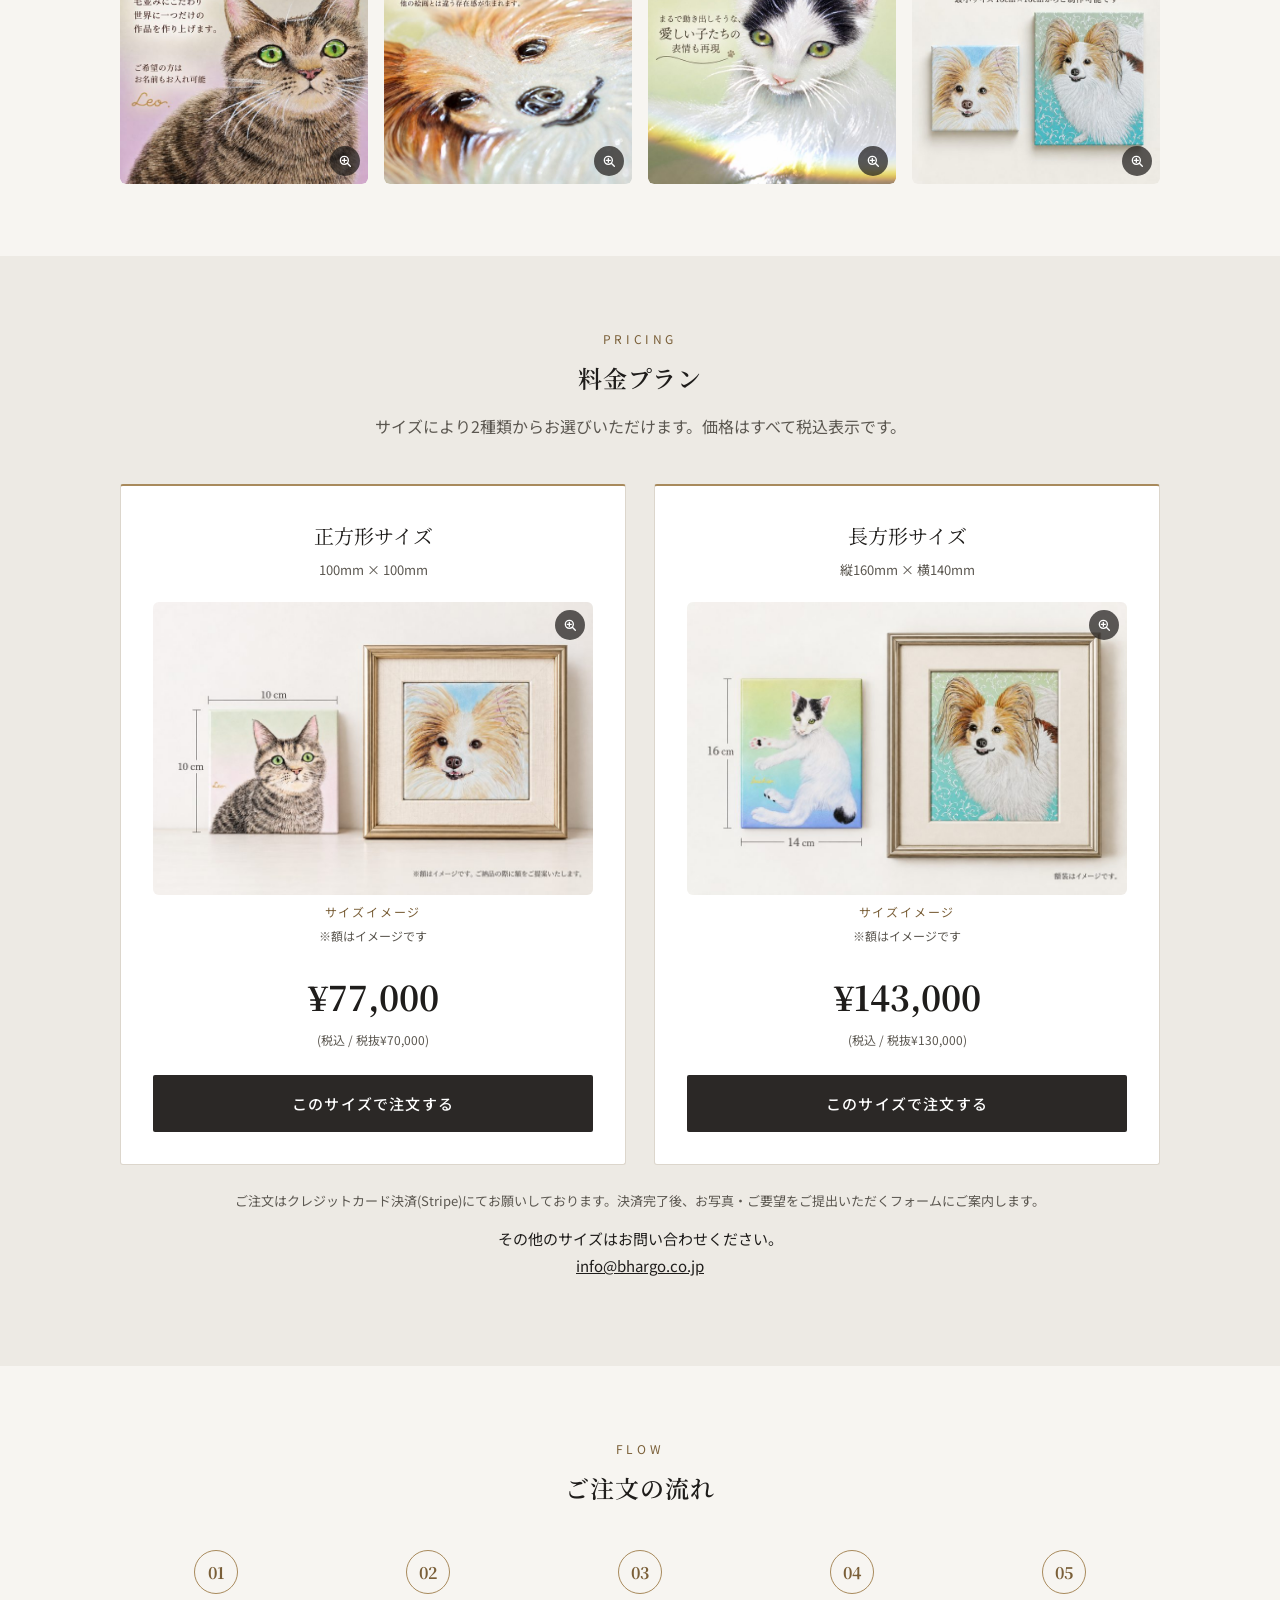
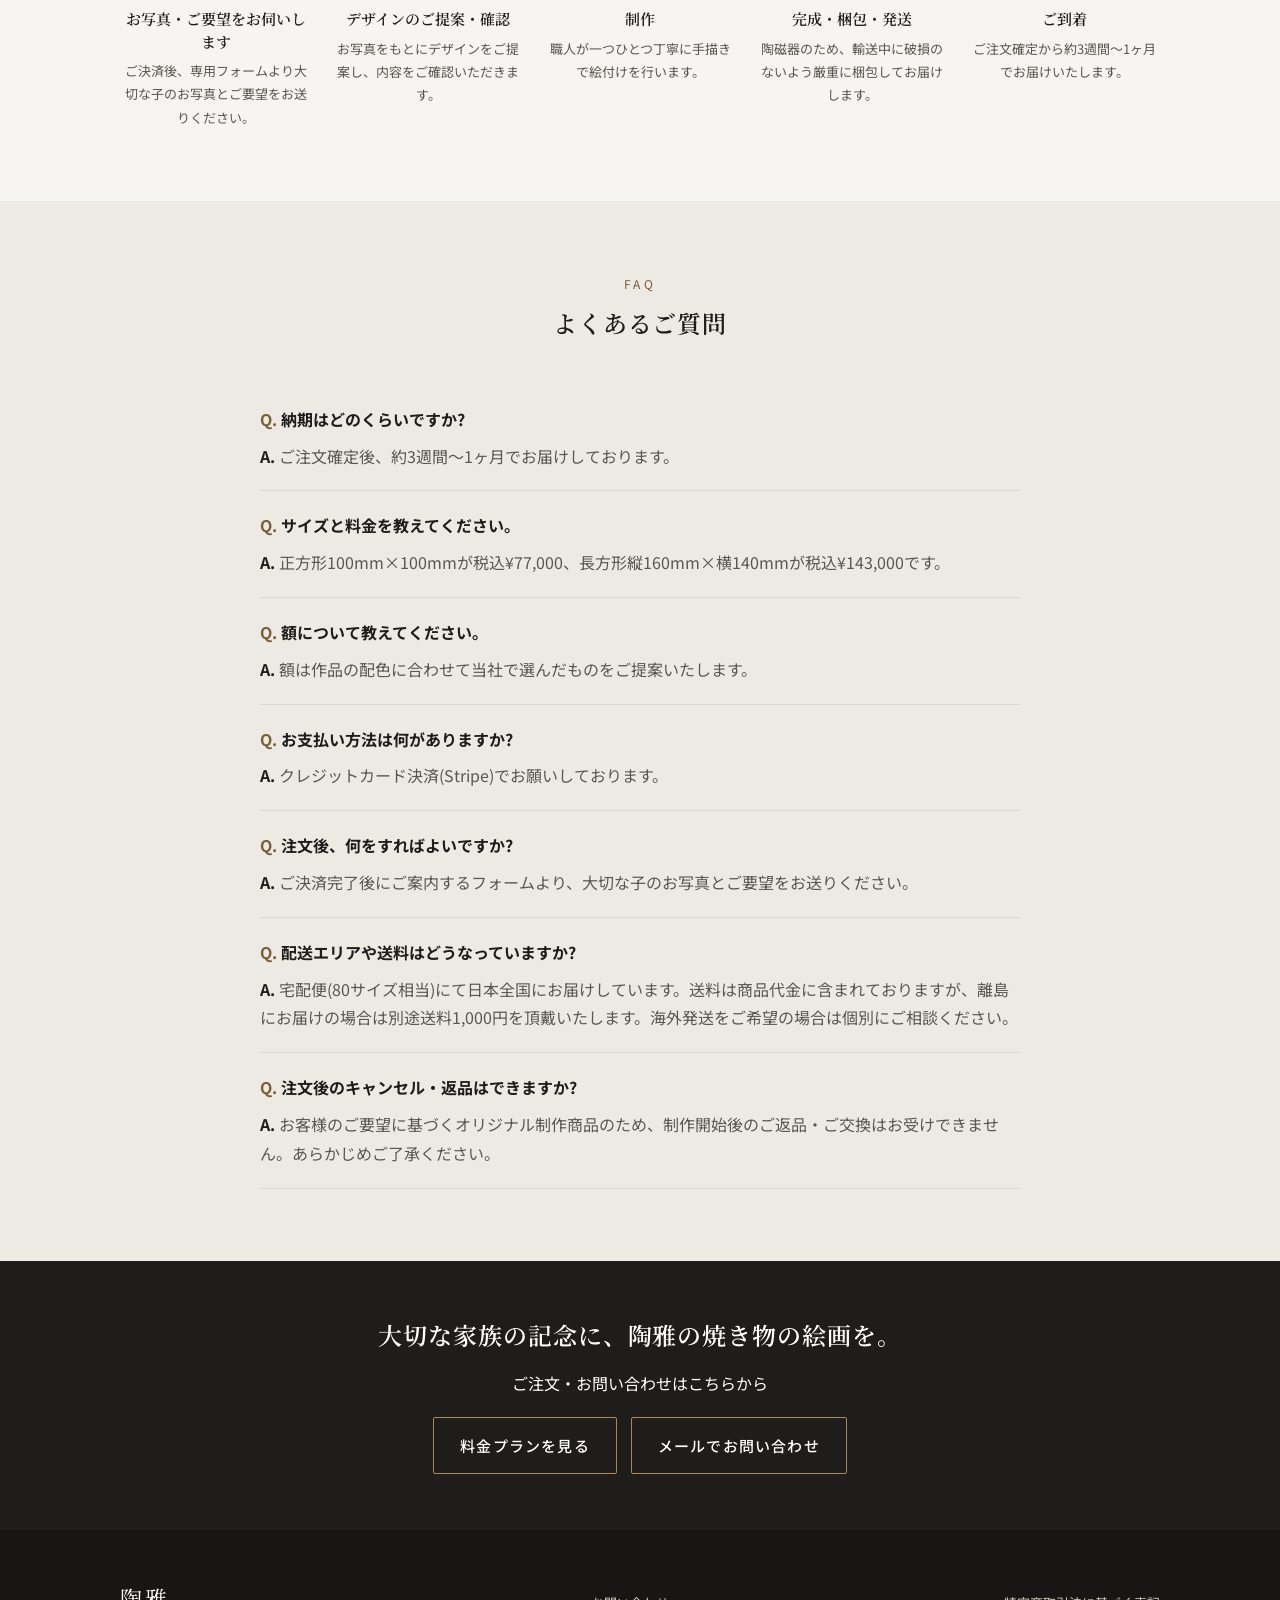
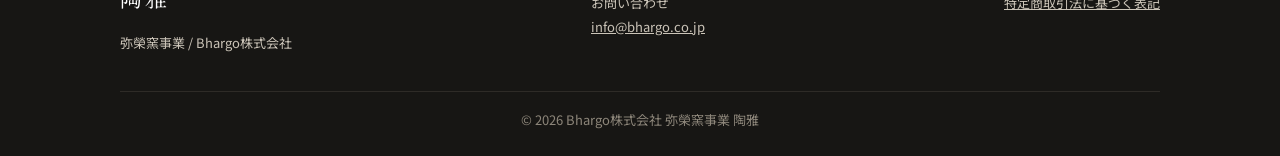
==== commit 46919163: "額の注記・長方形の縦横表記・額のFAQを追加" ====
--- a/index.html
+++ b/index.html
@@ -15,7 +15,7 @@
 <link rel="preconnect" href="https://fonts.googleapis.com">
 <link rel="preconnect" href="https://fonts.gstatic.com" crossorigin>
 <link href="https://fonts.googleapis.com/css2?family=Noto+Sans+JP:wght@400;500;700&family=Noto+Serif+JP:wght@600;700&display=swap" rel="stylesheet">
-<link rel="stylesheet" href="css/style.css?v=20260923i">
+<link rel="stylesheet" href="css/style.css?v=20260923j">
 <script src="js/config.js"></script>
 <script src="js/analytics.js"></script>
 </head>
@@ -97,15 +97,17 @@
           <div class="price-card__dim">100mm × 100mm</div>
           <button type="button" class="gallery__item price-card__photo" data-group="size" data-full="images/toga-size-square-10x10cm-large.jpg"><img class="price-card__img" src="images/toga-size-square-10x10cm.jpg" width="900" height="600" loading="lazy" decoding="async" alt="正方形サイズ（10×10cm）のイメージ。キジトラ猫を描いた10cm角の焼き物の絵画と、額に入れたパピヨンの作品を並べた様子"></button>
           <p class="price-card__photo-label">サイズイメージ</p>
+          <p class="price-card__frame-note">※額はイメージです</p>
           <div class="price-card__amount">¥77,000</div>
           <div class="price-card__tax">(税込 / 税抜¥70,000)</div>
           <a href="#" class="btn btn-primary" data-cta="square">このサイズで注文する</a>
         </div>
         <div class="price-card">
           <div class="price-card__size">長方形サイズ</div>
-          <div class="price-card__dim">160mm × 140mm</div>
+          <div class="price-card__dim">縦160mm × 横140mm</div>
           <button type="button" class="gallery__item price-card__photo" data-group="size" data-full="images/toga-size-rect-14x16cm-large.jpg"><img class="price-card__img" src="images/toga-size-rect-14x16cm.jpg" width="900" height="600" loading="lazy" decoding="async" alt="長方形サイズ（縦16×横14cm）のイメージ。白黒の猫を描いた焼き物の絵画と、額に入れたパピヨンの作品を並べた様子"></button>
           <p class="price-card__photo-label">サイズイメージ</p>
+          <p class="price-card__frame-note">※額はイメージです</p>
           <div class="price-card__amount">¥143,000</div>
           <div class="price-card__tax">(税込 / 税抜¥130,000)</div>
           <a href="#" class="btn btn-primary" data-cta="rect">このサイズで注文する</a>
@@ -172,7 +174,11 @@
         </div>
         <div class="faq-item">
           <dt>サイズと料金を教えてください。</dt>
-          <dd>正方形100mm×100mmが税込¥77,000、長方形160mm×140mmが税込¥143,000です。</dd>
+          <dd>正方形100mm×100mmが税込¥77,000、長方形縦160mm×横140mmが税込¥143,000です。</dd>
+        </div>
+        <div class="faq-item">
+          <dt>額について教えてください。</dt>
+          <dd>額は作品の配色に合わせて当社で選んだものをご提案いたします。</dd>
         </div>
         <div class="faq-item">
           <dt>お支払い方法は何がありますか?</dt>
--- a/css/style.css
+++ b/css/style.css
@@ -576,6 +576,11 @@
   font-size: 12px;
   letter-spacing: 0.15em;
   color: var(--color-accent-dark);
+  margin: 0 0 2px;
+}
+.price-card__frame-note {
+  font-size: 12px;
+  color: var(--color-text-muted);
   margin: 0 0 20px;
 }
 .lightbox--single .lightbox__nav,
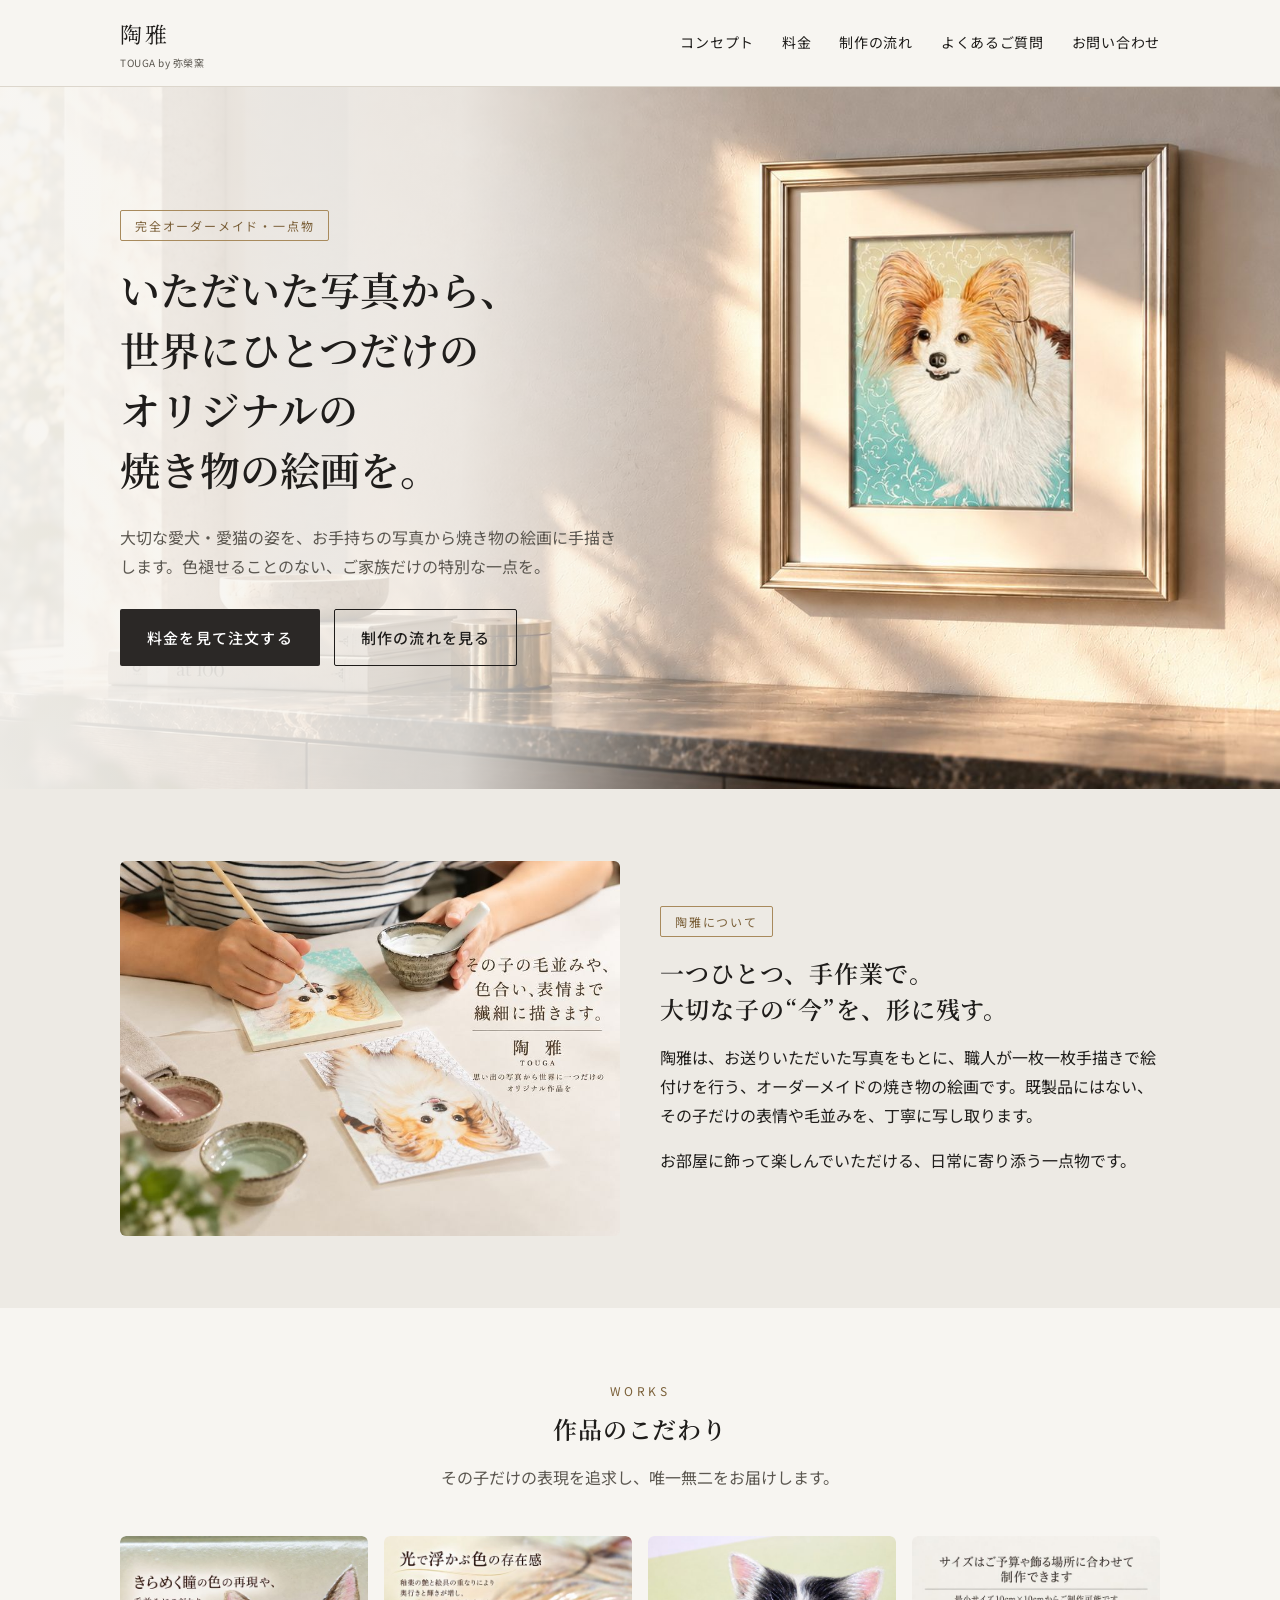
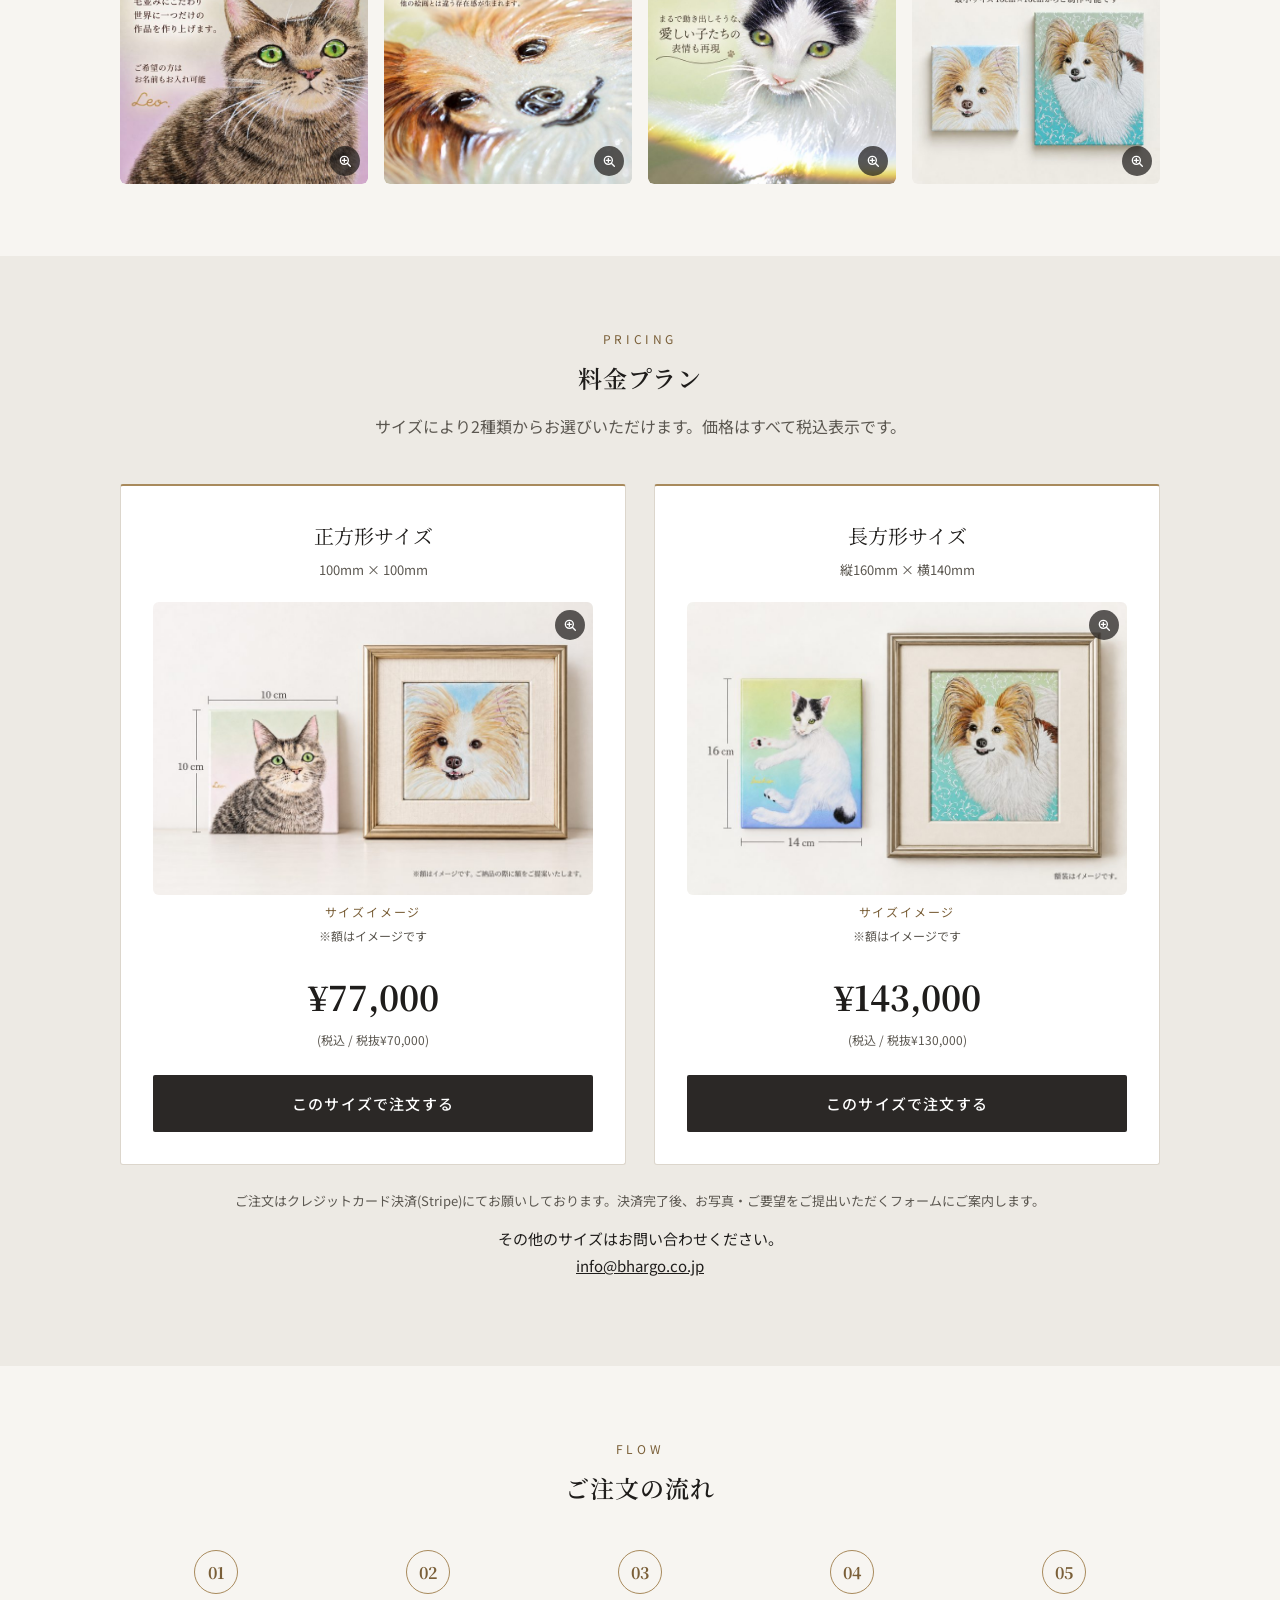
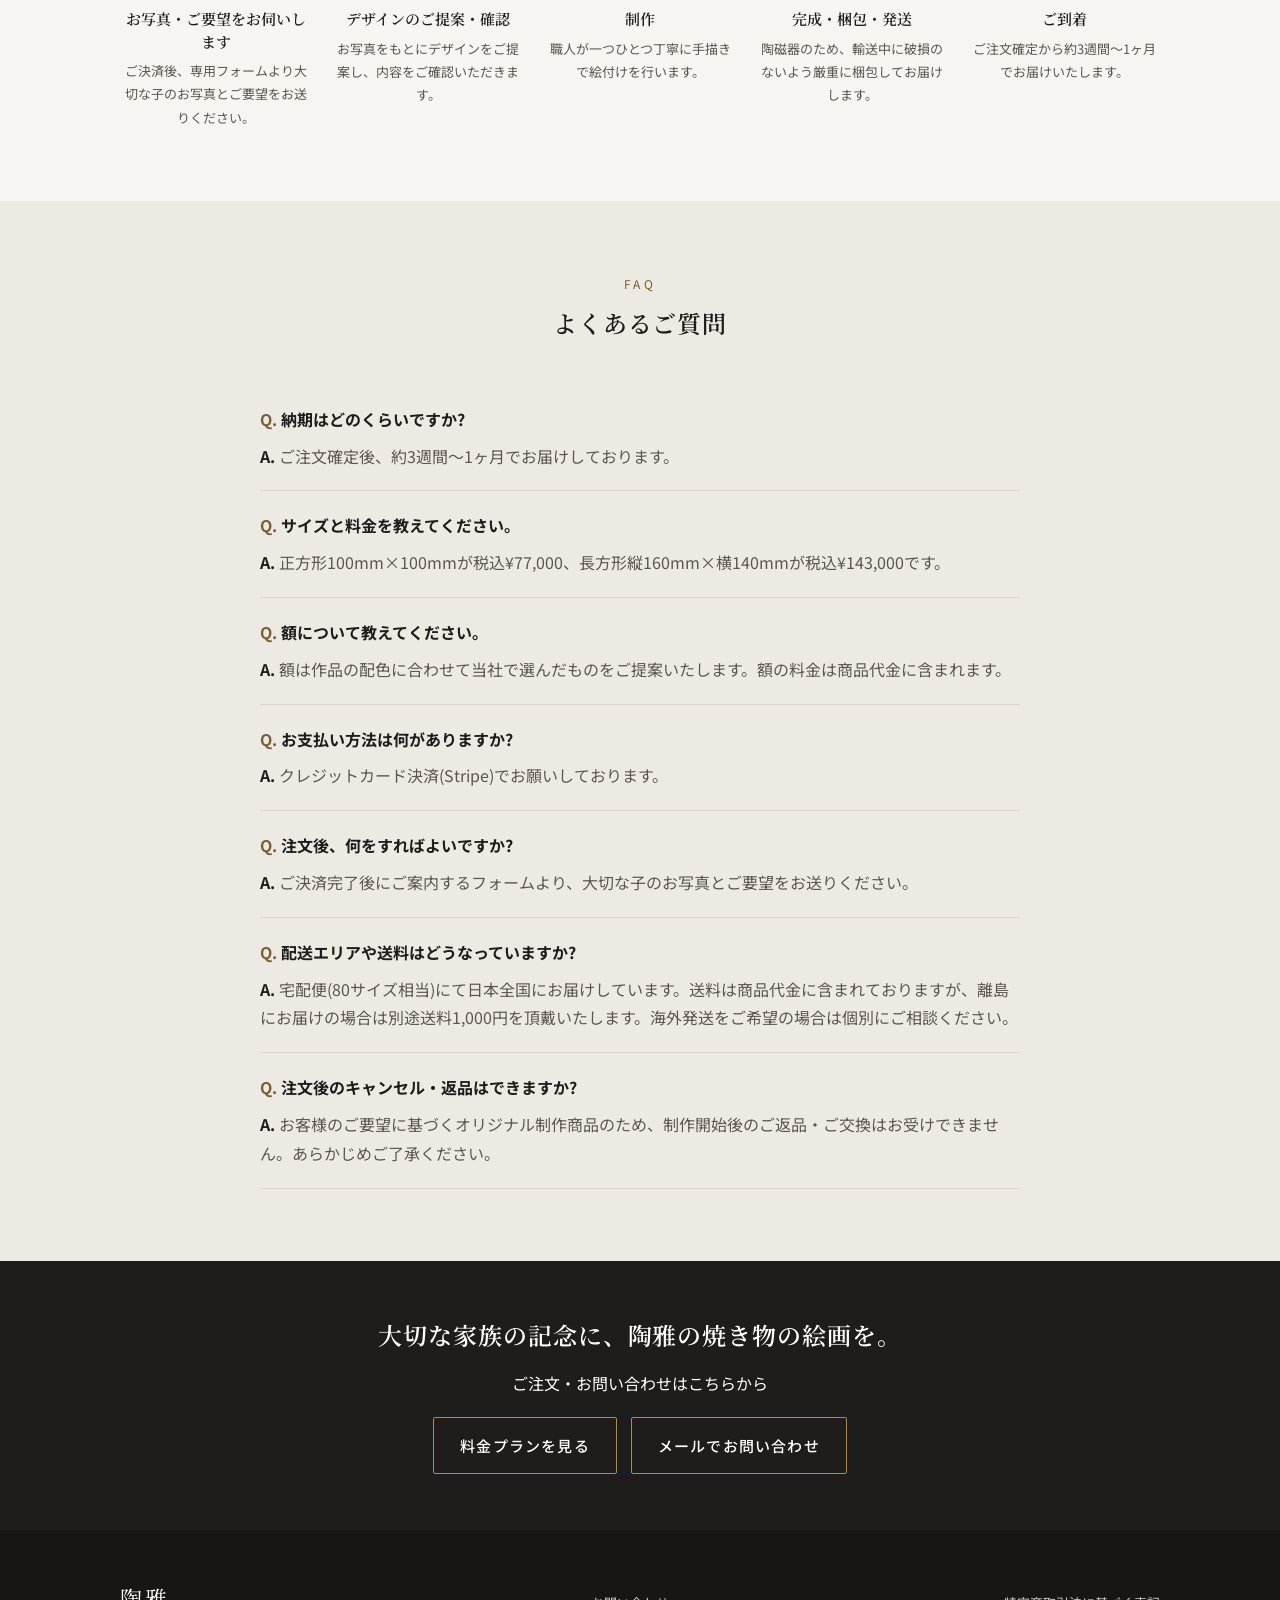
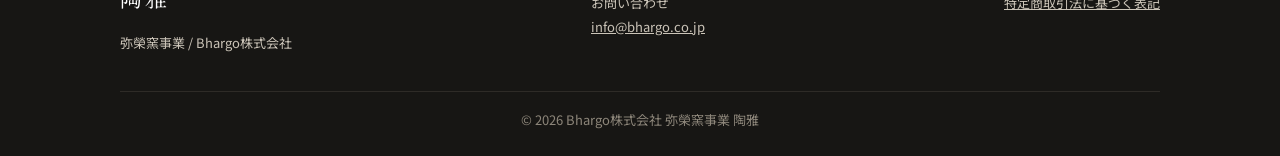
==== commit 61efa165: "FAQ: 額の料金は商品代金に含まれる旨を追記" ====
--- a/index.html
+++ b/index.html
@@ -178,7 +178,7 @@
         </div>
         <div class="faq-item">
           <dt>額について教えてください。</dt>
-          <dd>額は作品の配色に合わせて当社で選んだものをご提案いたします。</dd>
+          <dd>額は作品の配色に合わせて当社で選んだものをご提案いたします。額の料金は商品代金に含まれます。</dd>
         </div>
         <div class="faq-item">
           <dt>お支払い方法は何がありますか?</dt>
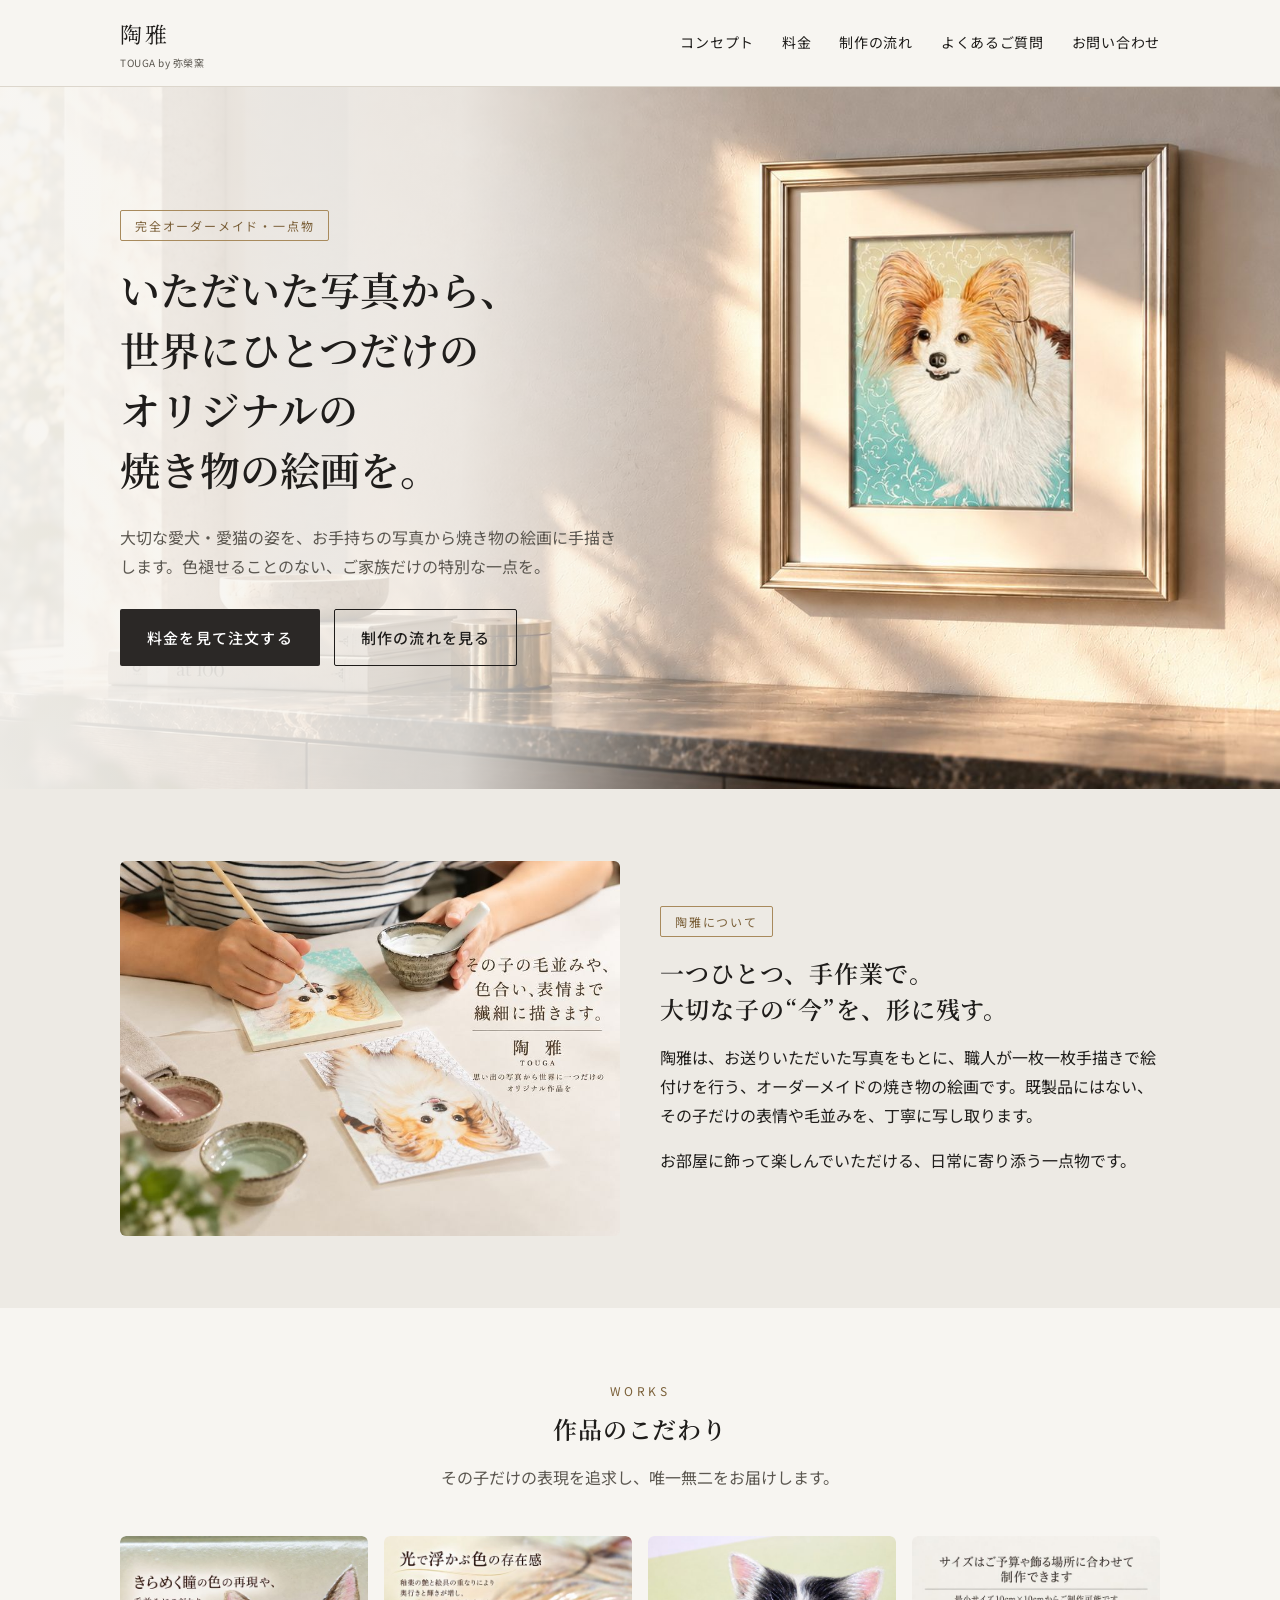
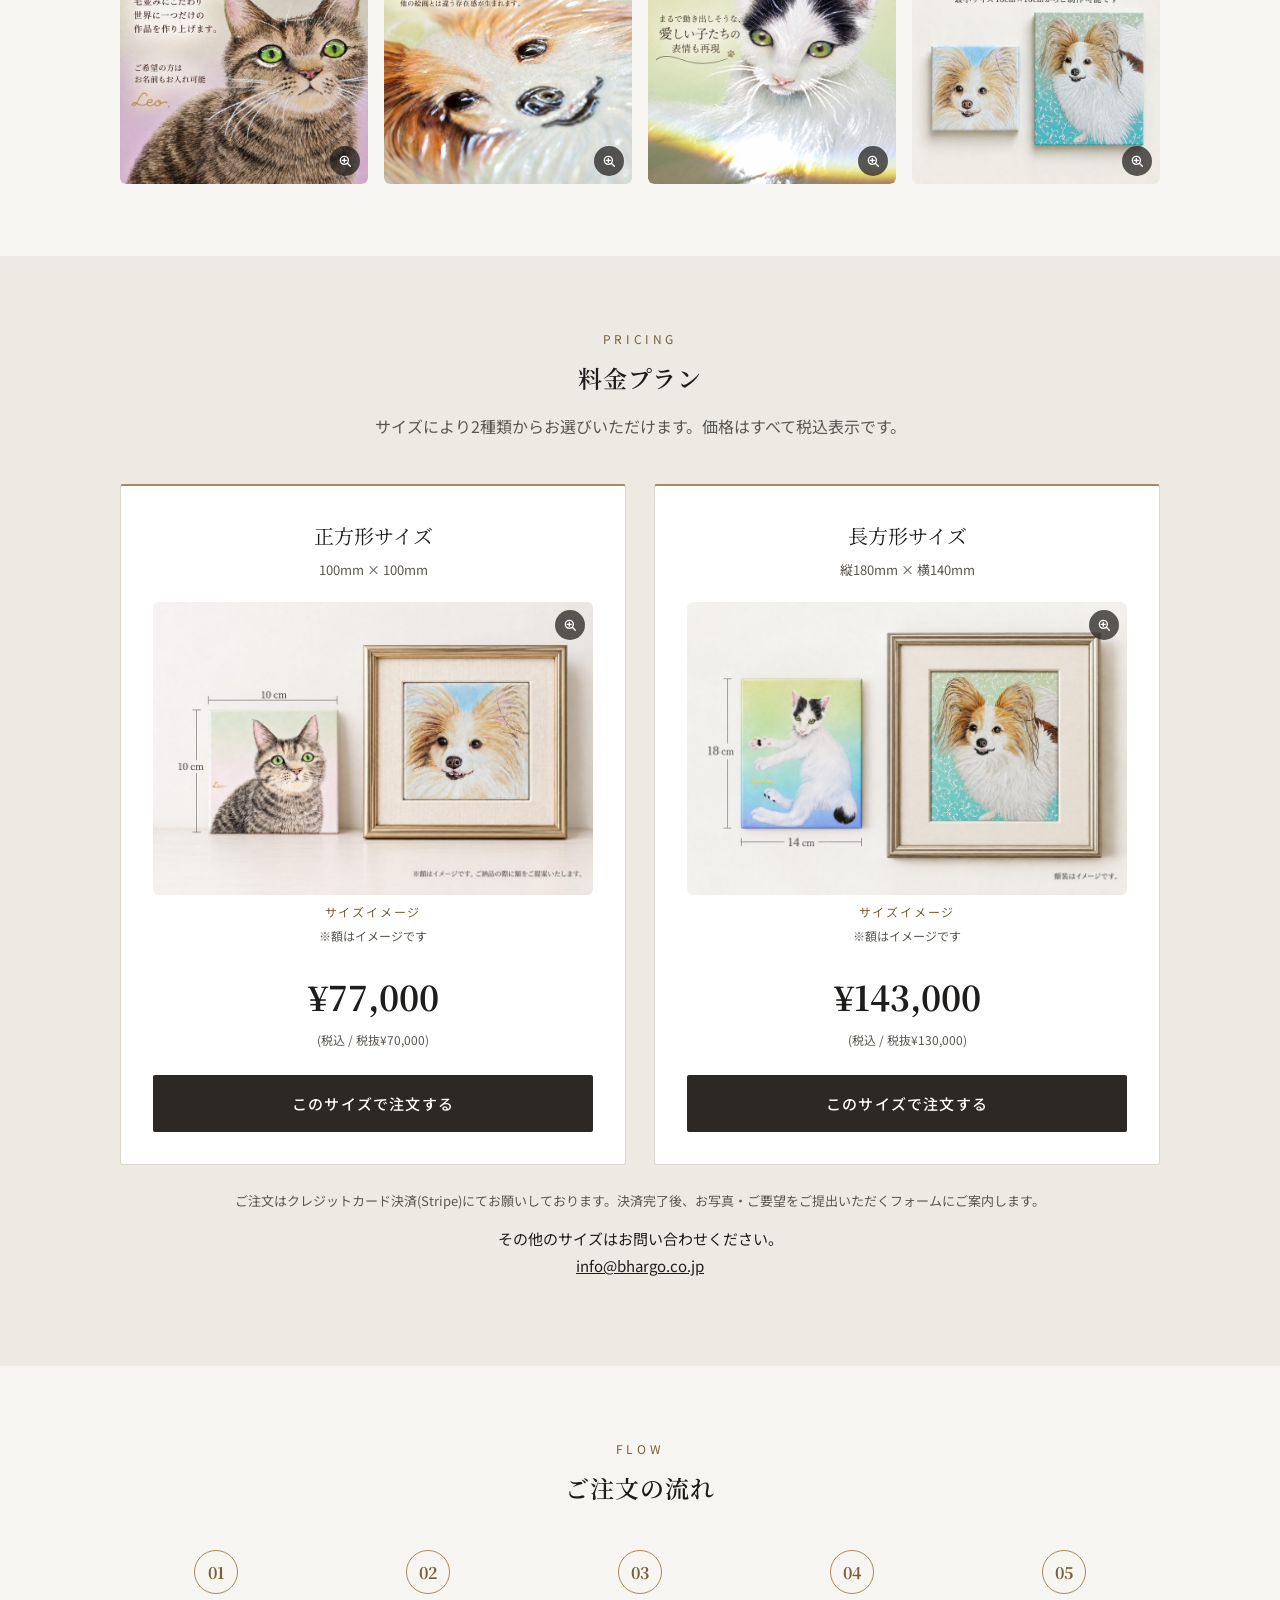
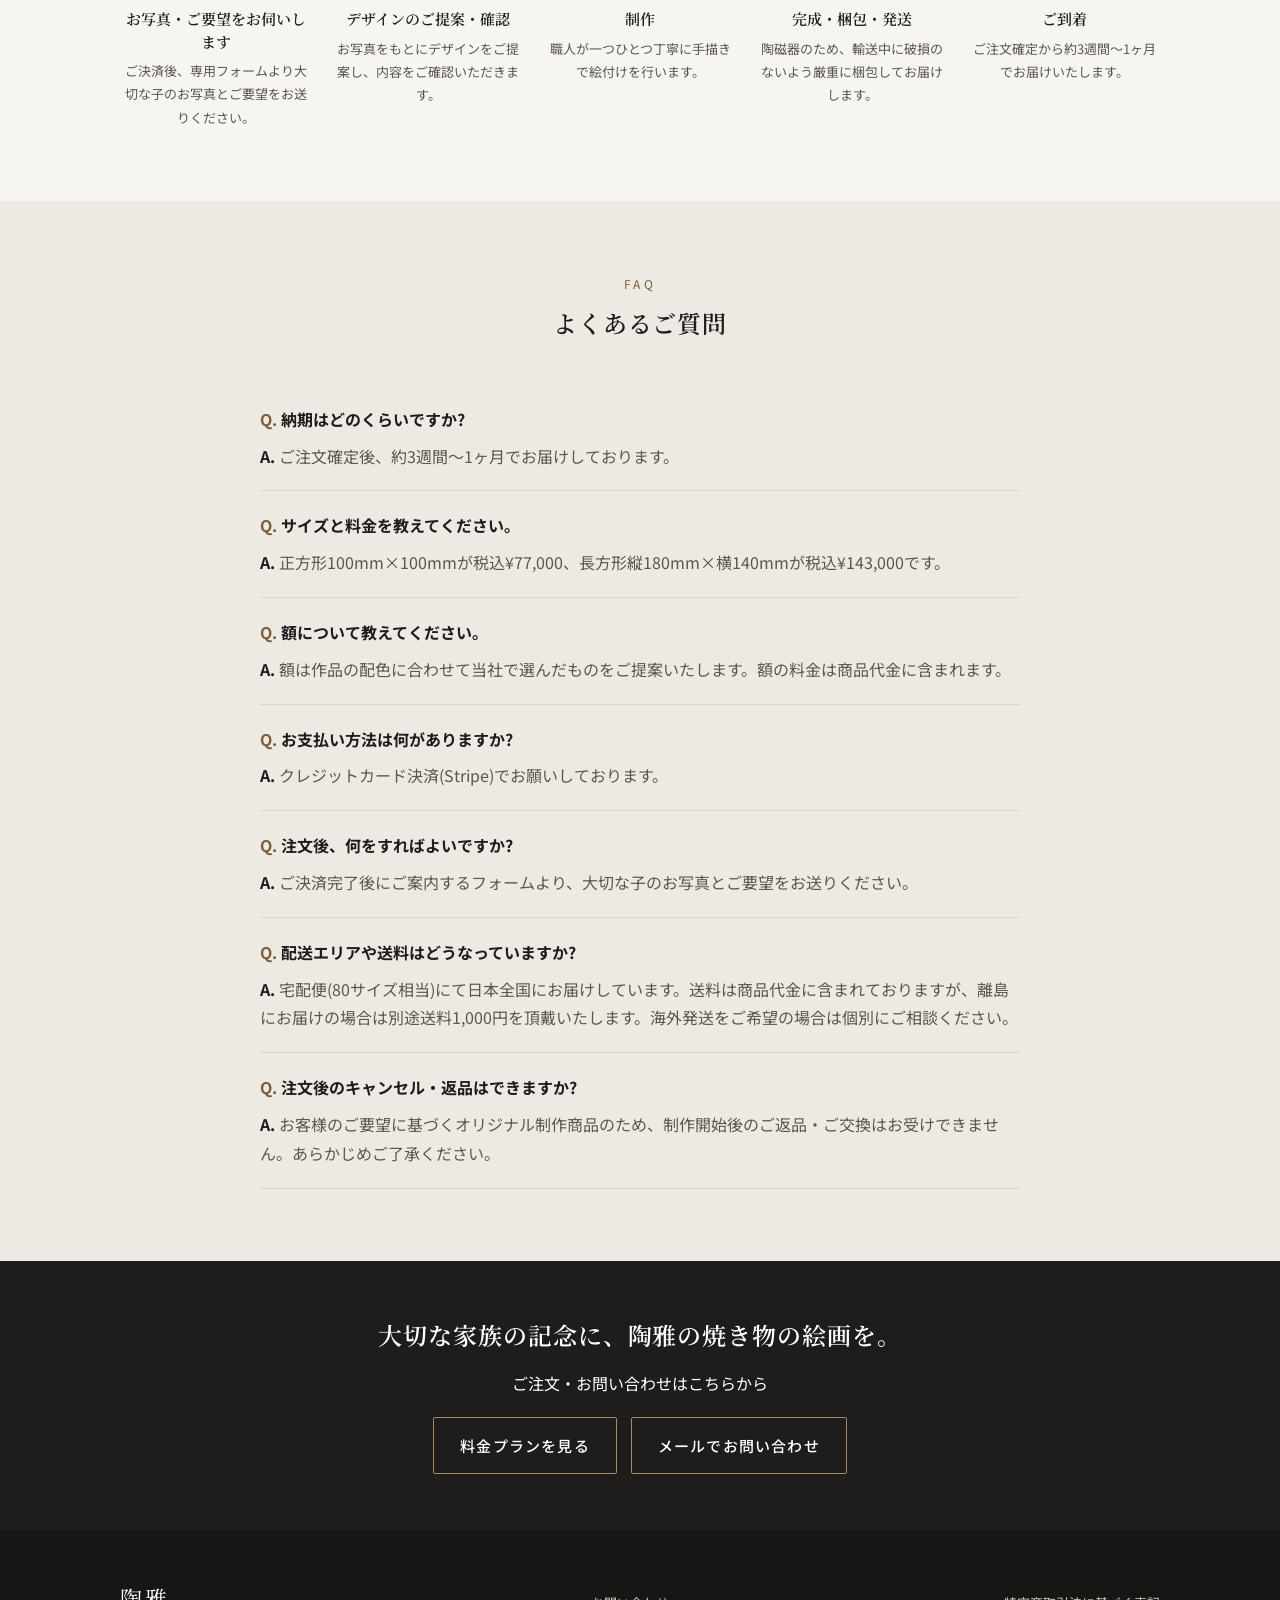
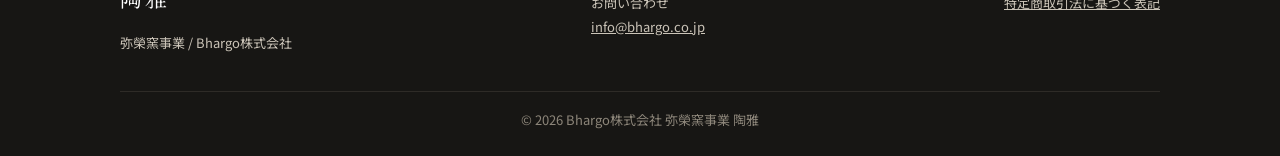
==== commit 20ccbaf7: "Update index.html" ====
--- a/index.html
+++ b/index.html
@@ -104,8 +104,8 @@
         </div>
         <div class="price-card">
           <div class="price-card__size">長方形サイズ</div>
-          <div class="price-card__dim">縦160mm × 横140mm</div>
-          <button type="button" class="gallery__item price-card__photo" data-group="size" data-full="images/toga-size-rect-14x16cm-large.jpg"><img class="price-card__img" src="images/toga-size-rect-14x16cm.jpg" width="900" height="600" loading="lazy" decoding="async" alt="長方形サイズ（縦16×横14cm）のイメージ。白黒の猫を描いた焼き物の絵画と、額に入れたパピヨンの作品を並べた様子"></button>
+          <div class="price-card__dim">縦180mm × 横140mm</div>
+          <button type="button" class="gallery__item price-card__photo" data-group="size" data-full="images/toga-size-rect-14x16cm-large.jpg"><img class="price-card__img" src="images/toga-size-rect-14x18cm.jpg" width="900" height="600" loading="lazy" decoding="async" alt="長方形サイズ（縦18×横14cm）のイメージ。白黒の猫を描いた焼き物の絵画と、額に入れたパピヨンの作品を並べた様子"></button>
           <p class="price-card__photo-label">サイズイメージ</p>
           <p class="price-card__frame-note">※額はイメージです</p>
           <div class="price-card__amount">¥143,000</div>
@@ -174,7 +174,7 @@
         </div>
         <div class="faq-item">
           <dt>サイズと料金を教えてください。</dt>
-          <dd>正方形100mm×100mmが税込¥77,000、長方形縦160mm×横140mmが税込¥143,000です。</dd>
+          <dd>正方形100mm×100mmが税込¥77,000、長方形縦180mm×横140mmが税込¥143,000です。</dd>
         </div>
         <div class="faq-item">
           <dt>額について教えてください。</dt>
@@ -201,7 +201,7 @@
         [制作者メモ] 以下は未確認のため掲載していません。回答が確定したらFAQに追加してください:
         ・写真の画質が悪くても大丈夫ですか?
         ・複数のペットを1枚に描いてもらえますか?
-        ・送料は商品代金に含まれますか、別途請求ですか?(特商法ページの「確認中」と対応)
+        
       -->
     </div>
   </section>
